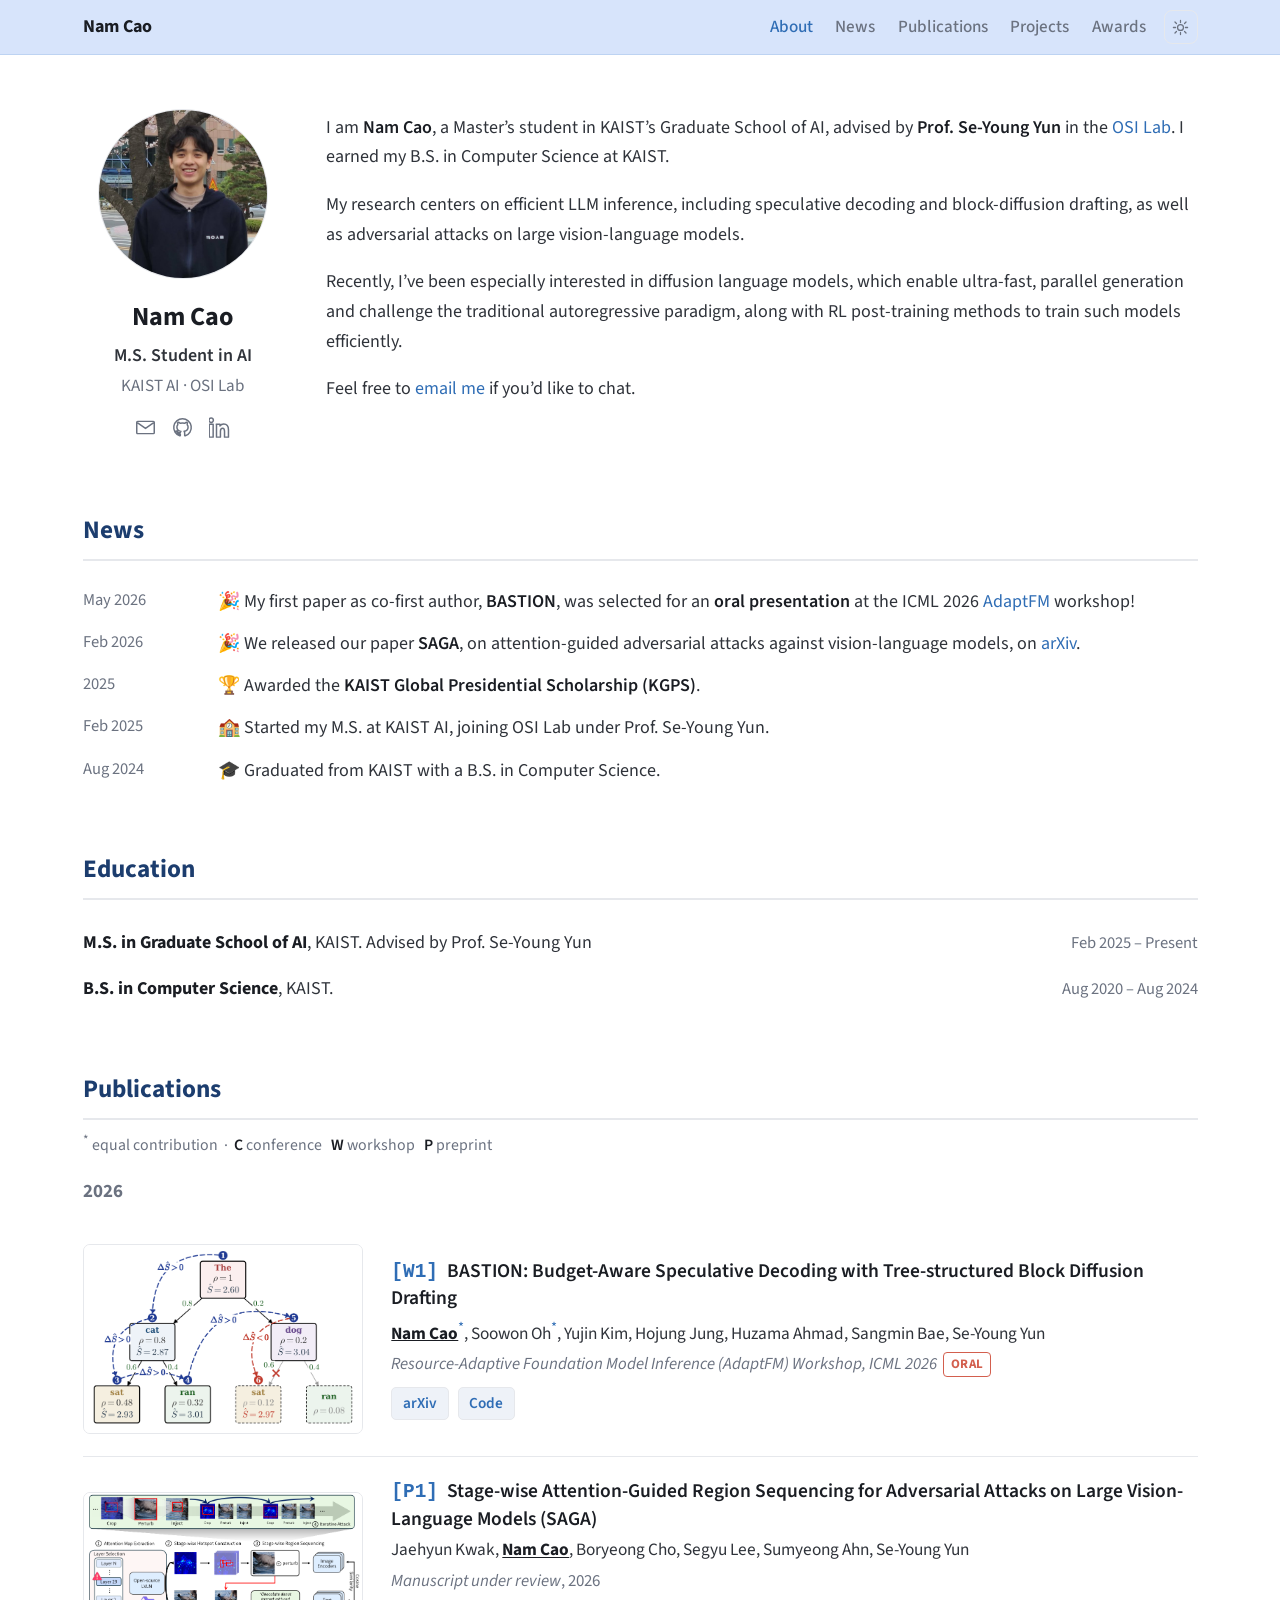
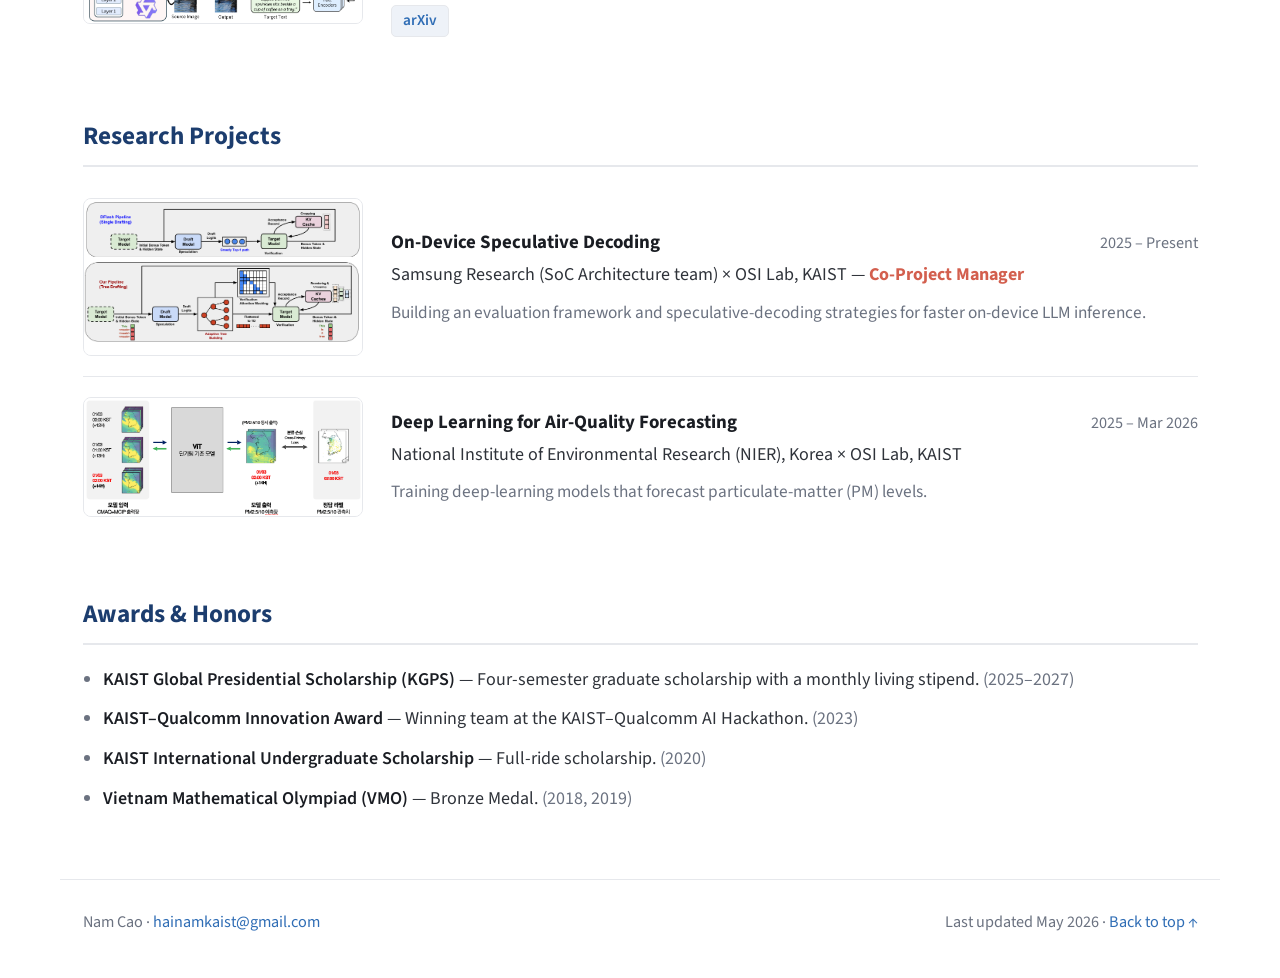
==== index.html @ b9c6dcce "update" ====
<!DOCTYPE html>
<html lang="en" data-theme="light">
<head>
  <meta charset="UTF-8" />
  <meta name="viewport" content="width=device-width, initial-scale=1.0" />
  <title>Nam Cao</title>
  <meta name="description" content="Nam Cao (Simon) is an MS student at KAIST AI (OSI Lab) working on efficient and safe large language models: speculative decoding, diffusion language models, and adversarial robustness." />
  <meta name="author" content="Nam Cao" />

  <meta property="og:type" content="website" />
  <meta property="og:title" content="Nam Cao" />
  <meta property="og:description" content="MS student at KAIST AI (OSI Lab). Efficient & safe large language models." />
  <meta property="og:url" content="https://simoncao1207.github.io/" />

  <link rel="icon" href="data:image/svg+xml,%3Csvg%20xmlns='http://www.w3.org/2000/svg'%20viewBox='0%200%2032%2032'%3E%3Crect%20width='32'%20height='32'%20rx='7'%20fill='%232f6db5'/%3E%3Ctext%20x='16'%20y='23'%20font-family='Arial,sans-serif'%20font-size='19'%20font-weight='700'%20fill='%23ffffff'%20text-anchor='middle'%3EN%3C/text%3E%3C/svg%3E" />

  <!-- Prevent theme flash before CSS loads -->
  <script>
    (function () {
      try {
        var saved = localStorage.getItem("theme");
        var sysDark = window.matchMedia("(prefers-color-scheme: dark)").matches;
        document.documentElement.setAttribute("data-theme", saved || (sysDark ? "dark" : "light"));
      } catch (e) {}
    })();
  </script>

  <link rel="preconnect" href="https://fonts.googleapis.com" />
  <link rel="preconnect" href="https://fonts.gstatic.com" crossorigin />
  <link href="https://fonts.googleapis.com/css2?family=Source+Sans+3:ital,wght@0,400;0,600;0,700;1,400&display=swap" rel="stylesheet" />
  <link rel="stylesheet" href="style.css" />
</head>

<body>
  <a class="skip-link" href="#main">Skip to content</a>

  <!-- ───────────────  NAV  ─────────────── -->
  <header class="nav">
    <div class="nav__inner">
      <a class="nav__brand" href="#top">Nam Cao</a>
      <nav class="nav__links" aria-label="Sections">
        <a href="#about">About</a>
        <a href="#news">News</a>
        <a href="#publications">Publications</a>
        <a href="#projects">Projects</a>
        <a href="#awards">Awards</a>
        <!-- Blog is not public yet; restore this link to launch it.
        <a href="blog/">Blog</a>
        -->
      </nav>
      <button class="theme-toggle" id="themeToggle" aria-label="Toggle dark mode" title="Toggle theme">
        <svg class="ic-sun" viewBox="0 0 24 24" aria-hidden="true"><circle cx="12" cy="12" r="4.2"/><path d="M12 2v3M12 19v3M4.2 4.2l2.1 2.1M17.7 17.7l2.1 2.1M2 12h3M19 12h3M4.2 19.8l2.1-2.1M17.7 6.3l2.1-2.1"/></svg>
        <svg class="ic-moon" viewBox="0 0 24 24" aria-hidden="true"><path d="M21 13.5A8.5 8.5 0 1 1 10.5 3a6.8 6.8 0 0 0 10.5 10.5Z"/></svg>
      </button>
    </div>
  </header>

  <main id="main">
    <span id="top"></span>

    <!-- ───────────────  ABOUT  ─────────────── -->
    <section class="about" id="about">
      <div class="about__card">
        <img class="avatar" src="assets/avatar.jpg" alt="Nam Cao" width="500" height="500" />
        <h1 class="about__name">Nam Cao</h1>
        <p class="about__role">M.S. Student in AI</p>
        <p class="about__org">KAIST AI · OSI Lab</p>
        <div class="about__icons">
          <a href="mailto:hainamkaist@gmail.com" aria-label="Email" title="Email">
            <svg viewBox="0 0 24 24" aria-hidden="true"><path d="M3 5h18a1 1 0 0 1 1 1v12a1 1 0 0 1-1 1H3a1 1 0 0 1-1-1V6a1 1 0 0 1 1-1Zm.4 2L12 13l8.6-6"/></svg>
          </a>
          <a href="https://github.com/SimonCao1207" target="_blank" rel="noopener" aria-label="GitHub" title="GitHub">
            <svg viewBox="0 0 24 24" aria-hidden="true"><path d="M12 2a10 10 0 0 0-3.16 19.49c.5.09.68-.22.68-.48l-.01-1.7c-2.78.6-3.37-1.34-3.37-1.34-.45-1.16-1.11-1.47-1.11-1.47-.9-.62.07-.6.07-.6 1 .07 1.53 1.03 1.53 1.03.9 1.52 2.34 1.08 2.91.83.09-.65.35-1.09.63-1.34-2.22-.25-4.55-1.11-4.55-4.94 0-1.09.39-1.98 1.03-2.68-.1-.25-.45-1.27.1-2.64 0 0 .84-.27 2.75 1.02a9.6 9.6 0 0 1 5 0c1.91-1.29 2.75-1.02 2.75-1.02.55 1.37.2 2.39.1 2.64.64.7 1.03 1.59 1.03 2.68 0 3.84-2.34 4.69-4.57 4.93.36.31.68.92.68 1.85l-.01 2.75c0 .27.18.58.69.48A10 10 0 0 0 12 2Z"/></svg>
          </a>
          <a href="https://www.linkedin.com/in/nam-cao-797789168/" target="_blank" rel="noopener" aria-label="LinkedIn" title="LinkedIn">
            <svg viewBox="0 0 24 24" aria-hidden="true"><path d="M4.98 3.5A2.5 2.5 0 1 1 0 3.5a2.5 2.5 0 0 1 4.98 0ZM.25 8.25h4.5V23h-4.5V8.25ZM8.25 8.25h4.31v2h.06c.6-1.07 2.06-2.2 4.24-2.2 4.54 0 5.38 2.86 5.38 6.58V23h-4.5v-6.53c0-1.56-.03-3.56-2.17-3.56-2.17 0-2.5 1.7-2.5 3.45V23h-4.5V8.25Z"/></svg>
          </a>
        </div>
      </div>

      <div class="about__bio">
        <p>
          I am <strong>Nam Cao</strong>, a Master’s student in KAIST’s Graduate School of AI,
          advised by <strong>Prof. Se-Young Yun</strong> in the <a href="https://osi.kaist.ac.kr/" target="_blank" rel="noopener">OSI Lab</a>.
          I earned my B.S. in Computer Science at KAIST.
        </p>
        <p>
          My research centers on efficient LLM inference, including speculative decoding and
          block-diffusion drafting, as well as adversarial attacks on large vision-language models.
        </p>
        <p>
          Recently, I’ve been especially interested in diffusion language models, which enable
          ultra-fast, parallel generation and challenge the traditional autoregressive paradigm,
          along with RL post-training methods to train such models efficiently.
        </p>
        <p>
          Feel free to <a href="mailto:hainamkaist@gmail.com">email me</a> if you’d like to chat.
        </p>
      </div>
    </section>

    <!-- ───────────────  NEWS  ─────────────── -->
    <section class="section" id="news">
      <h2 class="section__title">News</h2>
      <ul class="news">
        <li>
          <span class="news__date">May 2026</span>
          <span class="news__text">🎉 My first paper as co-first author, <strong>BASTION</strong>, was selected for an <strong>oral presentation</strong> at the ICML 2026 <a href="https://adaptfm.gitlab.io/" target="_blank" rel="noopener">AdaptFM</a> workshop!</span>
        </li>
        <li>
          <span class="news__date">Feb 2026</span>
          <span class="news__text">🎉 We released our paper <strong>SAGA</strong>, on attention-guided adversarial attacks against vision-language models, on <a href="https://arxiv.org/abs/2602.04356" target="_blank" rel="noopener">arXiv</a>.</span>
        </li>
        <li>
          <span class="news__date">2025</span>
          <span class="news__text">🏆 Awarded the <strong>KAIST Global Presidential Scholarship (KGPS)</strong>.</span>
        </li>
        <li>
          <span class="news__date">Feb 2025</span>
          <span class="news__text">🏫 Started my M.S. at KAIST AI, joining OSI Lab under Prof. Se-Young Yun.</span>
        </li>
        <li>
          <span class="news__date">Aug 2024</span>
          <span class="news__text">🎓 Graduated from KAIST with a B.S. in Computer Science.</span>
        </li>
      </ul>
    </section>

    <!-- ───────────────  EDUCATION  ─────────────── -->
    <section class="section" id="education">
      <h2 class="section__title">Education</h2>
      <ul class="edu">
        <li class="edu__item">
          <span class="edu__text"><strong>M.S. in Graduate School of AI</strong>, KAIST. Advised by Prof. Se-Young Yun</span>
          <span class="edu__date">Feb 2025 – Present</span>
        </li>
        <li class="edu__item">
          <span class="edu__text"><strong>B.S. in Computer Science</strong>, KAIST.</span>
          <span class="edu__date">Aug 2020 – Aug 2024</span>
        </li>
      </ul>
    </section>

    <!-- ───────────────  PUBLICATIONS  ─────────────── -->
    <section class="section" id="publications">
      <h2 class="section__title">Publications</h2>
      <p class="section__note"><sup>*</sup> equal contribution &nbsp;·&nbsp; <strong>C</strong> conference &nbsp; <strong>W</strong> workshop &nbsp; <strong>P</strong> preprint</p>
      <h3 class="pub-year">2026</h3>
      <ul class="pubs">
        <li class="pub">
          <div class="pub__thumb">
            <a class="zoom" href="assets/pub-bastion-full.png" aria-label="Enlarge BASTION figure">
              <img src="assets/pub-bastion.png" alt="BASTION main figure" width="756" height="513" loading="lazy" />
            </a>
          </div>
          <div class="pub__body">
            <h4 class="pub__title"><span class="pub__label">[W1]</span>BASTION: Budget-Aware Speculative Decoding with Tree-structured Block Diffusion Drafting</h4>
            <p class="pub__authors"><strong class="me">Nam Cao</strong><sup>*</sup>, Soowon Oh<sup>*</sup>, Yujin Kim, Hojung Jung, Huzama Ahmad, Sangmin Bae, Se-Young Yun</p>
            <p class="pub__venue"><em>Resource-Adaptive Foundation Model Inference (AdaptFM) Workshop, ICML 2026</em> &nbsp;<strong class="pub__badge">Oral</strong></p>
            <p class="pub__links">
              <a href="https://arxiv.org/abs/2605.29727" target="_blank" rel="noopener">arXiv</a>
              <a href="https://github.com/kaist-ai-osi-lab/BASTION/" target="_blank" rel="noopener">Code</a>
            </p>
          </div>
        </li>
        <li class="pub">
          <div class="pub__thumb">
            <a class="zoom" href="assets/pub-saga-full.png" aria-label="Enlarge SAGA figure">
              <img src="assets/pub-saga.png" alt="SAGA main figure" width="793" height="370" loading="lazy" />
            </a>
          </div>
          <div class="pub__body">
            <h4 class="pub__title"><span class="pub__label">[P1]</span>Stage-wise Attention-Guided Region Sequencing for Adversarial Attacks on Large Vision-Language Models (SAGA)</h4>
            <p class="pub__authors">Jaehyun Kwak, <strong class="me">Nam Cao</strong>, Boryeong Cho, Segyu Lee, Sumyeong Ahn, Se-Young Yun</p>
            <p class="pub__venue"><em>Manuscript under review</em>, 2026</p>
            <p class="pub__links">
              <a href="https://arxiv.org/abs/2602.04356" target="_blank" rel="noopener">arXiv</a>
            </p>
          </div>
        </li>
      </ul>
    </section>

    <!-- ───────────────  RESEARCH PROJECTS  ─────────────── -->
    <section class="section" id="projects">
      <h2 class="section__title">Research Projects</h2>
      <ul class="gallery">
        <li class="project">
          <div class="project__info">
            <div class="entry__head">
              <span class="entry__role">On-Device Speculative Decoding</span>
              <span class="entry__date">2025 – Present</span>
            </div>
            <p class="entry__org">Samsung Research (SoC Architecture team) × OSI Lab, KAIST — <span class="role-highlight">Co-Project Manager</span></p>
            <p class="entry__desc">Building an evaluation framework and speculative-decoding strategies for faster on-device LLM inference.</p>
          </div>
          <div class="project__media">
            <a class="zoom" href="assets/proj-samsung-full.png" aria-label="Enlarge on-device speculative decoding figure">
              <img src="assets/proj-samsung.png" alt="On-device speculative decoding" width="720" height="405" loading="lazy" />
            </a>
          </div>
        </li>
        <li class="project">
          <div class="project__info">
            <div class="entry__head">
              <span class="entry__role">Deep Learning for Air-Quality Forecasting</span>
              <span class="entry__date">2025 – Mar 2026</span>
            </div>
            <p class="entry__org">National Institute of Environmental Research (NIER), Korea × OSI Lab, KAIST</p>
            <p class="entry__desc">Training deep-learning models that forecast particulate-matter (PM) levels.</p>
          </div>
          <div class="project__media">
            <a class="zoom" href="assets/proj-nier.png" aria-label="Enlarge air-quality forecasting figure">
              <img src="assets/proj-nier.png" alt="Air-quality forecasting" width="850" height="361" loading="lazy" />
            </a>
          </div>
        </li>
      </ul>
    </section>

    <!-- ───────────────  AWARDS  ─────────────── -->
    <section class="section" id="awards">
      <h2 class="section__title">Awards &amp; Honors</h2>
      <ul class="awards">
        <li><strong>KAIST Global Presidential Scholarship (KGPS)</strong> — Four-semester graduate scholarship with a monthly living stipend. <span class="awards__year">(2025–2027)</span></li>
        <li><strong>KAIST–Qualcomm Innovation Award</strong> — Winning team at the KAIST–Qualcomm AI Hackathon. <span class="awards__year">(2023)</span></li>
        <li><strong>KAIST International Undergraduate Scholarship</strong> — Full-ride scholarship. <span class="awards__year">(2020)</span></li>
        <li><strong>Vietnam Mathematical Olympiad (VMO)</strong> — Bronze Medal. <span class="awards__year">(2018, 2019)</span></li>
      </ul>
    </section>

    <!-- ───────────────  BLOG  ─────────────── -->
    <!-- Not public yet. Un-comment to bring the teaser back; script.js fills it
         in from blog/posts.json and only reveals it when there is something to show. -->
    <!--
    <section class="section" id="blog" hidden>
      <h2 class="section__title">Write Up</h2>
      <ul class="news" id="recentPosts"></ul>
      <p class="blog-teaser__more"><a href="blog/">All posts →</a></p>
    </section>
    -->
  </main>

  <footer class="footer">
    <p>Nam Cao · <a href="mailto:hainamkaist@gmail.com">hainamkaist@gmail.com</a></p>
    <p>Last updated May 2026 · <a href="#top">Back to top ↑</a></p>
  </footer>

  <!-- Figure lightbox -->
  <div class="lightbox" id="lightbox" hidden aria-hidden="true" role="dialog" aria-modal="true" aria-label="Figure viewer">
    <button class="lightbox__close" id="lightboxClose" aria-label="Close figure viewer">&times;</button>
    <img class="lightbox__img" id="lightboxImg" src="" alt="" />
  </div>

  <script src="script.js"></script>
</body>
</html>
---- style.css ----
/* ============================================================
   Nam Cao — academic homepage (simple / clean)
   Single column, Source Sans 3, calm blue links, light + dark.
   ============================================================ */

:root {
  --font: "Source Sans 3", system-ui, -apple-system, "Segoe UI", sans-serif;
  --maxw: 1160px;
}

:root[data-theme="light"] {
  --bg:        #ffffff;   /* white */
  --text:      #2f333a;
  --heading:   #1a1d23;
  --title:     #1c3d6e;   /* dark blue section titles */
  --muted:     #6b7280;
  --link:      #2f6db5;   /* blue */
  --link-hover:#1f4e85;
  --border:    #e6e8ec;
  --chip-bg:   #eef2f8;
  --bar:       #d4e2fb;   /* light-blue user bar (bluer) */
  --bar-border:#bdd3f2;
}

:root[data-theme="dark"] {
  --bg:        #1b1e24;
  --text:      #c8ccd2;
  --heading:   #eef1f4;
  --title:     #9fc1ea;   /* light blue section titles (dark mode) */
  --muted:     #9499a1;
  --link:      #6aa6e6;   /* light blue */
  --link-hover:#9cc4f0;
  --border:    #2e333b;
  --chip-bg:   #242931;
  --bar:       #232a35;   /* subtly distinct bar */
  --bar-border:#313845;
}

* { box-sizing: border-box; }
html { scroll-behavior: smooth; font-size: 18px; }
@media (prefers-reduced-motion: reduce) { html { scroll-behavior: auto; } }

body {
  margin: 0;
  font-family: var(--font);
  font-size: 18px;
  line-height: 1.65;
  color: var(--text);
  background: var(--bg);
  -webkit-font-smoothing: antialiased;
  transition: background-color .25s ease, color .25s ease;
}

img { max-width: 100%; display: block; }
a { color: var(--link); text-decoration: none; }
a:hover { color: var(--link-hover); text-decoration: underline; }
strong { color: var(--heading); font-weight: 600; }
::selection { background: color-mix(in srgb, var(--link) 22%, transparent); }

.skip-link {
  position: absolute; left: -999px; top: 0; z-index: 100;
  background: var(--link); color: #fff; padding: .5em 1em; border-radius: 0 0 6px 0;
}
.skip-link:focus { left: 0; }

/* ---------- Nav ---------- */
.nav {
  position: sticky; top: 0; z-index: 50;
  background: color-mix(in srgb, var(--bar) 92%, transparent);
  backdrop-filter: blur(8px);
  border-bottom: 1px solid var(--bar-border);
}
.nav__inner {
  max-width: var(--maxw); margin: 0 auto;
  display: flex; align-items: center; gap: 1rem;
  padding: 0 1.25rem; height: 54px;
}
.nav__brand { font-weight: 700; color: var(--heading); margin-right: auto; }
.nav__brand:hover { text-decoration: none; color: var(--link); }
.nav__links { display: flex; gap: 1.25rem; }
.nav__links a {
  color: var(--muted); font-size: .95rem; font-weight: 500;
}
.nav__links a:hover, .nav__links a.is-active { color: var(--link); text-decoration: none; }

.theme-toggle {
  display: grid; place-items: center; width: 34px; height: 34px;
  border: 1px solid var(--border); border-radius: 8px;
  background: transparent; color: var(--muted); cursor: pointer;
  transition: color .2s ease, border-color .2s ease;
}
.theme-toggle:hover { color: var(--link); border-color: var(--link); }
.theme-toggle svg { width: 17px; height: 17px; }
.ic-sun  { fill: none; stroke: currentColor; stroke-width: 1.8; stroke-linecap: round; }
.ic-moon { fill: currentColor; }
:root[data-theme="light"] .ic-moon { display: none; }
:root[data-theme="dark"]  .ic-sun  { display: none; }

/* ---------- Layout ---------- */
main { max-width: var(--maxw); margin: 0 auto; padding: 0 1.25rem; }

/* ---------- About ---------- */
.about {
  display: grid;
  grid-template-columns: 200px 1fr;
  gap: 2.4rem;
  align-items: start;
  padding: 3rem 0 2.4rem;
}
.about__card { text-align: center; }
.avatar {
  width: 170px; height: 170px; border-radius: 50%;
  object-fit: cover; margin: 0 auto .9rem;
  border: 1px solid var(--border);
}
.about__name { font-size: 1.45rem; font-weight: 700; color: var(--heading); margin: 0 0 .15rem; }
.about__role { margin: 0; color: var(--text); font-weight: 600; }
.about__org  { margin: .1rem 0 .9rem; color: var(--muted); font-size: .95rem; }
.about__icons { display: flex; justify-content: center; gap: .9rem; }
.about__icons a { color: var(--muted); display: grid; place-items: center; }
.about__icons a:hover { color: var(--link); }
.about__icons svg {
  width: 21px; height: 21px;
  fill: none; stroke: currentColor; stroke-width: 1.7; stroke-linecap: round; stroke-linejoin: round;
}
.about__bio { padding-top: .2rem; }
.about__bio p { margin: 0 0 1rem; }
.about__bio p:last-child { margin-bottom: 0; }

/* ---------- Sections ---------- */
.section { padding: 1.6rem 0; }
.section__title {
  font-size: 1.4rem; font-weight: 700; color: var(--title);
  margin: 0 0 1.1rem; padding-bottom: .4rem;
  border-bottom: 2px solid var(--border);
}
.section__note { margin: -.6rem 0 1rem; color: var(--muted); font-size: .88rem; }

/* ---------- News ---------- */
.news { list-style: none; margin: 0; padding: 0; }
.news li {
  display: grid; grid-template-columns: 6.5rem 1fr; gap: 1rem;
  padding: .35rem 0;
}
.news__date { color: var(--muted); font-size: .92rem; font-variant-numeric: tabular-nums; }
.news__text { color: var(--text); }

/* ---------- Publications ---------- */
.pub-year { font-size: 1.05rem; font-weight: 700; color: var(--muted); margin: 0 0 1rem; }
.pubs { list-style: none; margin: 0; padding: 0; }
.pub {
  display: grid;
  grid-template-columns: 280px 1fr;
  gap: 1.6rem;
  align-items: center;
  padding: 1rem 0 1.2rem;
}
.pub + .pub { border-top: 1px solid var(--border); padding-top: 1.2rem; }
.pub__thumb { margin: 0; }
.pub__thumb img {
  width: 100%; height: auto;   /* whole figure, natural ratio */
  border-radius: 7px; border: 1px solid var(--border); background: #fff;
}
.zoom { display: block; cursor: zoom-in; }
.zoom img { transition: opacity .2s ease; }
.zoom:hover img { opacity: .92; }
.pub__title { font-size: 1.08rem; font-weight: 600; color: var(--heading); margin: 0 0 .25rem; line-height: 1.35; }
.pub__label {
  font-family: ui-monospace, "SFMono-Regular", Menlo, monospace;
  font-weight: 700; color: var(--link); margin-right: .45em; white-space: nowrap;
}
.pub__authors { margin: 0 0 .15rem; color: var(--text); font-size: .96rem; }
.pub__authors .me { color: var(--heading); font-weight: 700; text-decoration: underline; text-underline-offset: 2px; }
.pub__authors sup { color: var(--link); }
.pub__venue { margin: 0 0 .5rem; color: var(--muted); font-size: .94rem; }
.pub__badge {
  display: inline-block; font-size: .72rem; font-weight: 700; letter-spacing: .04em;
  text-transform: uppercase; color: #d35f4e; vertical-align: middle;
  padding: .1em .5em; border: 1px solid currentColor; border-radius: 4px;
}
:root[data-theme="dark"] .pub__badge { color: #ef8a7c; }
.pub__links { margin: 0; display: flex; gap: .5rem; flex-wrap: wrap; }
.pub__links a {
  font-size: .85rem; font-weight: 600;
  padding: .18em .7em; border: 1px solid var(--border); border-radius: 5px;
  background: var(--chip-bg); color: var(--link);
}
.pub__links a:hover { border-color: var(--link); text-decoration: none; }

/* ---------- Experience / Education ---------- */
.entries { list-style: none; margin: 0; padding: 0; }
.entry { padding: .5rem 0 1rem; }
.entry + .entry { border-top: 1px solid var(--border); padding-top: 1rem; }
.entry__head {
  display: flex; justify-content: space-between; align-items: baseline;
  gap: 1rem; flex-wrap: wrap;
}
.entry__role { font-weight: 700; color: var(--heading); font-size: 1.05rem; }
.entry__date { color: var(--muted); font-size: .9rem; white-space: nowrap; font-variant-numeric: tabular-nums; }
.entry__org  { margin: .1rem 0 .5rem; color: var(--text); }
.entry__note { margin: 0; color: var(--muted); }
.entry__desc { margin: .35rem 0 0; color: var(--muted); font-size: .96rem; }
.role-highlight { color: #d35f4e; font-weight: 700; }   /* soft red */
:root[data-theme="dark"] .role-highlight { color: #ef8a7c; }
.entry__points { margin: .4rem 0 0; padding-left: 1.15rem; }
.entry__points li { margin: 0 0 .4rem; }
.entry__points li::marker { color: var(--muted); }

/* ---------- Research projects (gallery) ---------- */
.gallery { list-style: none; margin: 0; padding: 0; }
.project {
  display: grid;
  grid-template-columns: 280px 1fr;
  gap: 1.6rem;
  align-items: center;
  padding: .6rem 0 1.1rem;
}
.project + .project { border-top: 1px solid var(--border); padding-top: 1.1rem; }
.project__info .entry__points { margin-top: .4rem; }
.project__info .entry__points li { margin-bottom: 0; }
.project__media { margin: 0; order: -1; }   /* image panel on the left */
.project__media img {
  width: 100%;
  height: auto;
  border-radius: 8px;
  border: 1px solid var(--border);
  background: #fff;
}

/* ---------- Education (compact, one line per degree) ---------- */
.edu { list-style: none; margin: 0; padding: 0; }
.edu__item {
  display: flex; justify-content: space-between; align-items: baseline;
  gap: 1.4rem; padding: .45rem 0;
}
.edu__text { color: var(--text); }
.edu__text strong { color: var(--heading); font-weight: 700; }
.edu__date {
  color: var(--muted); white-space: nowrap;
  font-size: .92rem; font-variant-numeric: tabular-nums;
}

/* ---------- Awards ---------- */
.awards { margin: 0; padding-left: 1.15rem; }
.awards li { margin: 0 0 .55rem; }
.awards li::marker { color: var(--muted); }
.awards__year { color: var(--muted); white-space: nowrap; }

/* ---------- Blog teaser (homepage) ---------- */
.section[hidden] { display: none; }
.blog-teaser__sum { color: var(--muted); }
.blog-teaser__more { margin: .9rem 0 0; font-size: .92rem; }

/* ---------- Footer ---------- */
.footer {
  max-width: var(--maxw); margin: 1.5rem auto 0; padding: 1.6rem 1.25rem 2.4rem;
  border-top: 1px solid var(--border);
  color: var(--muted); font-size: .9rem;
  display: flex; justify-content: space-between; flex-wrap: wrap; gap: .4rem;
}
.footer p { margin: 0; }

/* ---------- Lightbox ---------- */
.lightbox {
  position: fixed; inset: 0; z-index: 200;
  display: flex; align-items: center; justify-content: center;
  padding: 4vmin;
  background: rgba(15, 18, 24, .84);
  -webkit-backdrop-filter: blur(4px); backdrop-filter: blur(4px);
}
.lightbox[hidden] { display: none; }
.lightbox__img {
  max-width: 94vw; max-height: 90vh;
  border-radius: 8px; background: #fff;
  box-shadow: 0 24px 70px rgba(0, 0, 0, .55);
}
.lightbox__close {
  position: absolute; top: 3vmin; right: 4vmin;
  width: 42px; height: 42px; border-radius: 50%;
  border: none; cursor: pointer; line-height: 1; font-size: 1.5rem;
  background: rgba(255, 255, 255, .15); color: #fff;
  transition: background-color .2s ease;
}
.lightbox__close:hover { background: rgba(255, 255, 255, .28); }

/* ---------- Responsive ---------- */
@media (max-width: 640px) {
  .nav__links { display: none; }
  .about {
    grid-template-columns: 1fr; gap: 1.4rem; text-align: center;
    padding-top: 2.2rem;
  }
  .about__bio { text-align: left; }
  .news li { grid-template-columns: 1fr; gap: .1rem; padding: .5rem 0; }
  .news__date { font-size: .85rem; }
  .entry__head { gap: .2rem; }
  .edu__item { flex-direction: column; gap: .1rem; }
  .project { grid-template-columns: 1fr; gap: 1rem; }
  .project__media { max-width: 320px; }
  .pub { grid-template-columns: 1fr; gap: .9rem; }
  .pub__thumb { max-width: 320px; }
}
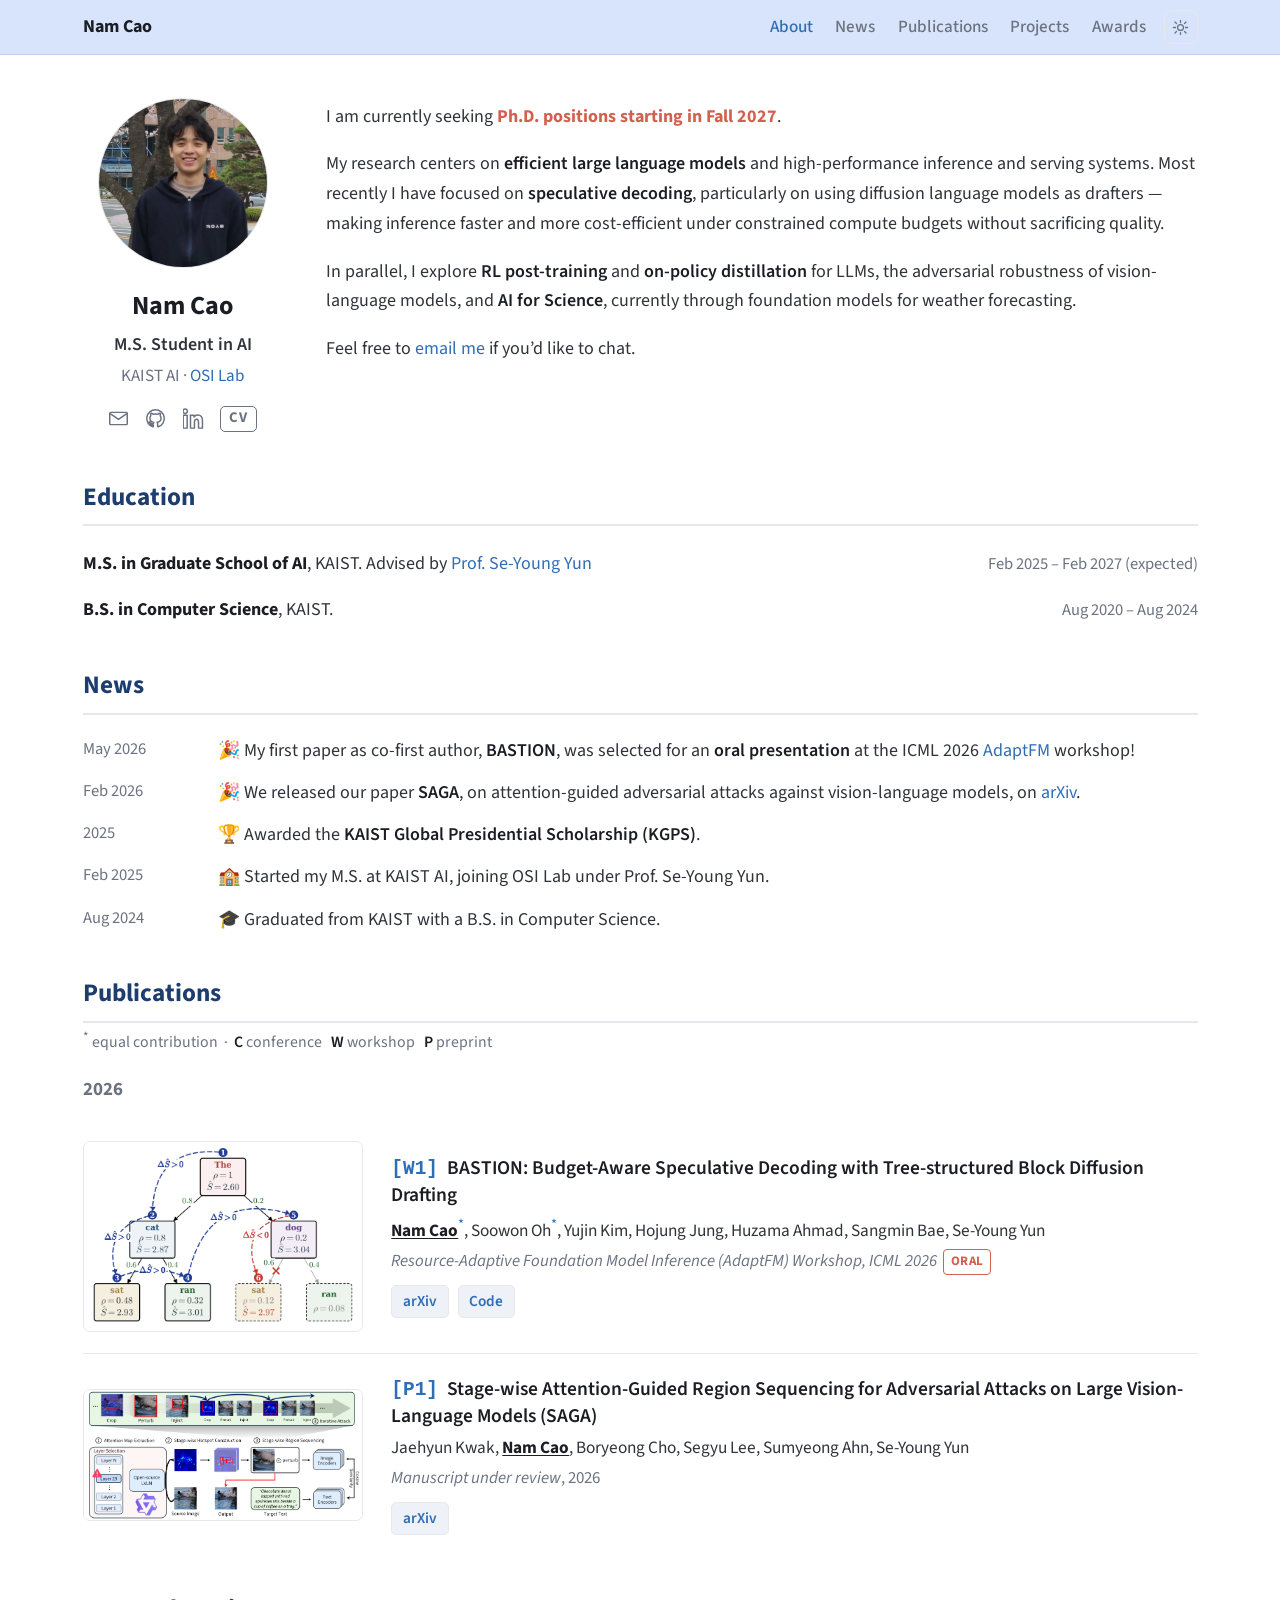
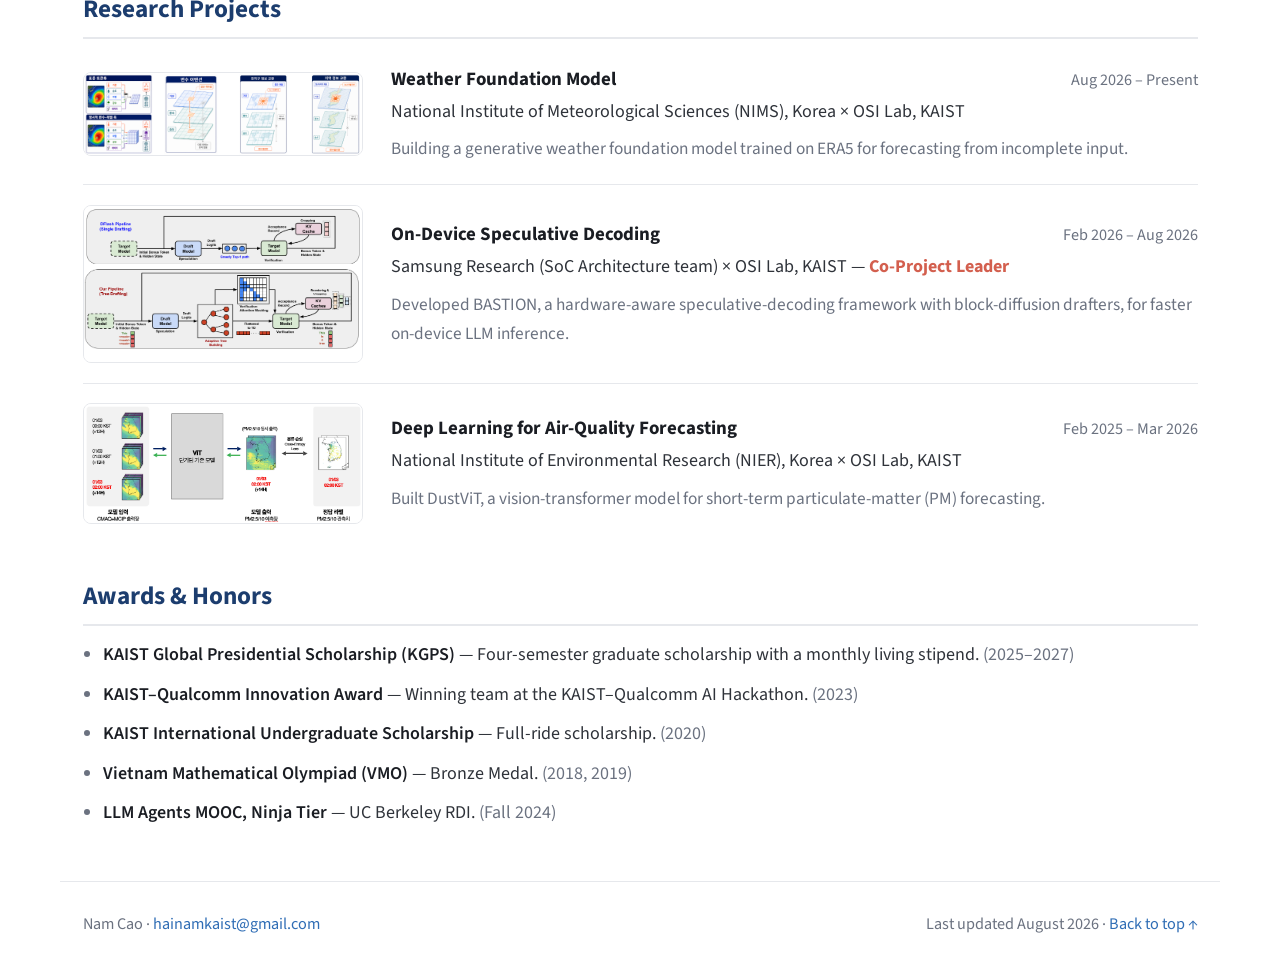
==== commit 638374f8: "update" ====
--- a/index.html
+++ b/index.html
@@ -4,12 +4,12 @@
   <meta charset="UTF-8" />
   <meta name="viewport" content="width=device-width, initial-scale=1.0" />
   <title>Nam Cao</title>
-  <meta name="description" content="Nam Cao (Simon) is an MS student at KAIST AI (OSI Lab) working on efficient and safe large language models: speculative decoding, diffusion language models, and adversarial robustness." />
+  <meta name="description" content="Nam Cao (Simon) is an M.S. student at KAIST AI (OSI Lab) working on efficient large language models: speculative decoding, diffusion language models, RL post-training, and AI for science." />
   <meta name="author" content="Nam Cao" />
 
   <meta property="og:type" content="website" />
   <meta property="og:title" content="Nam Cao" />
-  <meta property="og:description" content="MS student at KAIST AI (OSI Lab). Efficient & safe large language models." />
+  <meta property="og:description" content="M.S. student at KAIST AI (OSI Lab). Efficient LLM inference and serving systems." />
   <meta property="og:url" content="https://simoncao1207.github.io/" />
 
   <link rel="icon" href="data:image/svg+xml,%3Csvg%20xmlns='http://www.w3.org/2000/svg'%20viewBox='0%200%2032%2032'%3E%3Crect%20width='32'%20height='32'%20rx='7'%20fill='%232f6db5'/%3E%3Ctext%20x='16'%20y='23'%20font-family='Arial,sans-serif'%20font-size='19'%20font-weight='700'%20fill='%23ffffff'%20text-anchor='middle'%3EN%3C/text%3E%3C/svg%3E" />
@@ -64,7 +64,7 @@
         <img class="avatar" src="assets/avatar.jpg" alt="Nam Cao" width="500" height="500" />
         <h1 class="about__name">Nam Cao</h1>
         <p class="about__role">M.S. Student in AI</p>
-        <p class="about__org">KAIST AI · OSI Lab</p>
+        <p class="about__org">KAIST AI · <a href="https://osi.kaist.ac.kr/" target="_blank" rel="noopener">OSI Lab</a></p>
         <div class="about__icons">
           <a href="mailto:hainamkaist@gmail.com" aria-label="Email" title="Email">
             <svg viewBox="0 0 24 24" aria-hidden="true"><path d="M3 5h18a1 1 0 0 1 1 1v12a1 1 0 0 1-1 1H3a1 1 0 0 1-1-1V6a1 1 0 0 1 1-1Zm.4 2L12 13l8.6-6"/></svg>
@@ -75,55 +75,30 @@
           <a href="https://www.linkedin.com/in/nam-cao-797789168/" target="_blank" rel="noopener" aria-label="LinkedIn" title="LinkedIn">
             <svg viewBox="0 0 24 24" aria-hidden="true"><path d="M4.98 3.5A2.5 2.5 0 1 1 0 3.5a2.5 2.5 0 0 1 4.98 0ZM.25 8.25h4.5V23h-4.5V8.25ZM8.25 8.25h4.31v2h.06c.6-1.07 2.06-2.2 4.24-2.2 4.54 0 5.38 2.86 5.38 6.58V23h-4.5v-6.53c0-1.56-.03-3.56-2.17-3.56-2.17 0-2.5 1.7-2.5 3.45V23h-4.5V8.25Z"/></svg>
           </a>
+          <a class="about__cv" href="https://drive.google.com/file/d/1yKti8k9r2bYlUiCaBsniFdp1S6xQzJmW/view?usp=sharing" target="_blank" rel="noopener" title="Curriculum Vitae">CV</a>
         </div>
       </div>
 
       <div class="about__bio">
         <p>
-          I am <strong>Nam Cao</strong>, a Master’s student in KAIST’s Graduate School of AI,
-          advised by <strong>Prof. Se-Young Yun</strong> in the <a href="https://osi.kaist.ac.kr/" target="_blank" rel="noopener">OSI Lab</a>.
-          I earned my B.S. in Computer Science at KAIST.
-        </p>
-        <p>
-          My research centers on efficient LLM inference, including speculative decoding and
-          block-diffusion drafting, as well as adversarial attacks on large vision-language models.
-        </p>
-        <p>
-          Recently, I’ve been especially interested in diffusion language models, which enable
-          ultra-fast, parallel generation and challenge the traditional autoregressive paradigm,
-          along with RL post-training methods to train such models efficiently.
+          I am currently seeking
+          <strong class="role-highlight">Ph.D. positions starting in Fall 2027</strong>.
+        </p>
+        <p>
+          My research centers on <strong>efficient large language models</strong> and high-performance
+          inference and serving systems. Most recently I have focused on <strong>speculative decoding</strong>,
+          particularly on using diffusion language models as drafters — making inference faster and more
+          cost-efficient under constrained compute budgets without sacrificing quality.
+        </p>
+        <p>
+          In parallel, I explore <strong>RL post-training</strong> and <strong>on-policy distillation</strong>
+          for LLMs, the adversarial robustness of vision-language models, and <strong>AI for Science</strong>,
+          currently through foundation models for weather forecasting.
         </p>
         <p>
           Feel free to <a href="mailto:hainamkaist@gmail.com">email me</a> if you’d like to chat.
         </p>
       </div>
-    </section>
-
-    <!-- ───────────────  NEWS  ─────────────── -->
-    <section class="section" id="news">
-      <h2 class="section__title">News</h2>
-      <ul class="news">
-        <li>
-          <span class="news__date">May 2026</span>
-          <span class="news__text">🎉 My first paper as co-first author, <strong>BASTION</strong>, was selected for an <strong>oral presentation</strong> at the ICML 2026 <a href="https://adaptfm.gitlab.io/" target="_blank" rel="noopener">AdaptFM</a> workshop!</span>
-        </li>
-        <li>
-          <span class="news__date">Feb 2026</span>
-          <span class="news__text">🎉 We released our paper <strong>SAGA</strong>, on attention-guided adversarial attacks against vision-language models, on <a href="https://arxiv.org/abs/2602.04356" target="_blank" rel="noopener">arXiv</a>.</span>
-        </li>
-        <li>
-          <span class="news__date">2025</span>
-          <span class="news__text">🏆 Awarded the <strong>KAIST Global Presidential Scholarship (KGPS)</strong>.</span>
-        </li>
-        <li>
-          <span class="news__date">Feb 2025</span>
-          <span class="news__text">🏫 Started my M.S. at KAIST AI, joining OSI Lab under Prof. Se-Young Yun.</span>
-        </li>
-        <li>
-          <span class="news__date">Aug 2024</span>
-          <span class="news__text">🎓 Graduated from KAIST with a B.S. in Computer Science.</span>
-        </li>
-      </ul>
     </section>
 
     <!-- ───────────────  EDUCATION  ─────────────── -->
@@ -131,12 +106,39 @@
       <h2 class="section__title">Education</h2>
       <ul class="edu">
         <li class="edu__item">
-          <span class="edu__text"><strong>M.S. in Graduate School of AI</strong>, KAIST. Advised by Prof. Se-Young Yun</span>
-          <span class="edu__date">Feb 2025 – Present</span>
+          <span class="edu__text"><strong>M.S. in Graduate School of AI</strong>, KAIST. Advised by <a href="https://scholar.google.co.kr/citations?user=X_IAjb8AAAAJ&amp;hl=en" target="_blank" rel="noopener">Prof. Se-Young Yun</a></span>
+          <span class="edu__date">Feb 2025 – Feb 2027 (expected)</span>
         </li>
         <li class="edu__item">
           <span class="edu__text"><strong>B.S. in Computer Science</strong>, KAIST.</span>
           <span class="edu__date">Aug 2020 – Aug 2024</span>
+        </li>
+      </ul>
+    </section>
+
+    <!-- ───────────────  NEWS  ─────────────── -->
+    <section class="section" id="news">
+      <h2 class="section__title">News</h2>
+      <ul class="news">
+        <li>
+          <span class="news__date">May 2026</span>
+          <span class="news__text">🎉 My first paper as co-first author, <strong>BASTION</strong>, was selected for an <strong>oral presentation</strong> at the ICML 2026 <a href="https://adaptfm.gitlab.io/" target="_blank" rel="noopener">AdaptFM</a> workshop!</span>
+        </li>
+        <li>
+          <span class="news__date">Feb 2026</span>
+          <span class="news__text">🎉 We released our paper <strong>SAGA</strong>, on attention-guided adversarial attacks against vision-language models, on <a href="https://arxiv.org/abs/2602.04356" target="_blank" rel="noopener">arXiv</a>.</span>
+        </li>
+        <li>
+          <span class="news__date">2025</span>
+          <span class="news__text">🏆 Awarded the <strong>KAIST Global Presidential Scholarship (KGPS)</strong>.</span>
+        </li>
+        <li>
+          <span class="news__date">Feb 2025</span>
+          <span class="news__text">🏫 Started my M.S. at KAIST AI, joining OSI Lab under Prof. Se-Young Yun.</span>
+        </li>
+        <li>
+          <span class="news__date">Aug 2024</span>
+          <span class="news__text">🎓 Graduated from KAIST with a B.S. in Computer Science.</span>
         </li>
       </ul>
     </section>
@@ -188,11 +190,26 @@
         <li class="project">
           <div class="project__info">
             <div class="entry__head">
+              <span class="entry__role">Weather Foundation Model</span>
+              <span class="entry__date">Aug 2026 – Present</span>
+            </div>
+            <p class="entry__org">National Institute of Meteorological Sciences (NIMS), Korea × OSI Lab, KAIST</p>
+            <p class="entry__desc">Building a generative weather foundation model trained on ERA5 for forecasting from incomplete input.</p>
+          </div>
+          <div class="project__media">
+            <a class="zoom" href="assets/proj-nim.png" aria-label="Enlarge weather foundation model figure">
+              <img src="assets/proj-nim.png" alt="Weather foundation model" width="1404" height="416" loading="lazy" />
+            </a>
+          </div>
+        </li>
+        <li class="project">
+          <div class="project__info">
+            <div class="entry__head">
               <span class="entry__role">On-Device Speculative Decoding</span>
-              <span class="entry__date">2025 – Present</span>
+              <span class="entry__date">Feb 2026 – Aug 2026</span>
             </div>
-            <p class="entry__org">Samsung Research (SoC Architecture team) × OSI Lab, KAIST — <span class="role-highlight">Co-Project Manager</span></p>
-            <p class="entry__desc">Building an evaluation framework and speculative-decoding strategies for faster on-device LLM inference.</p>
+            <p class="entry__org">Samsung Research (SoC Architecture team) × OSI Lab, KAIST — <span class="role-highlight">Co-Project Leader</span></p>
+            <p class="entry__desc">Developed BASTION, a hardware-aware speculative-decoding framework with block-diffusion drafters, for faster on-device LLM inference.</p>
           </div>
           <div class="project__media">
             <a class="zoom" href="assets/proj-samsung-full.png" aria-label="Enlarge on-device speculative decoding figure">
@@ -204,10 +221,10 @@
           <div class="project__info">
             <div class="entry__head">
               <span class="entry__role">Deep Learning for Air-Quality Forecasting</span>
-              <span class="entry__date">2025 – Mar 2026</span>
+              <span class="entry__date">Feb 2025 – Mar 2026</span>
             </div>
             <p class="entry__org">National Institute of Environmental Research (NIER), Korea × OSI Lab, KAIST</p>
-            <p class="entry__desc">Training deep-learning models that forecast particulate-matter (PM) levels.</p>
+            <p class="entry__desc">Built DustViT, a vision-transformer model for short-term particulate-matter (PM) forecasting.</p>
           </div>
           <div class="project__media">
             <a class="zoom" href="assets/proj-nier.png" aria-label="Enlarge air-quality forecasting figure">
@@ -226,6 +243,7 @@
         <li><strong>KAIST–Qualcomm Innovation Award</strong> — Winning team at the KAIST–Qualcomm AI Hackathon. <span class="awards__year">(2023)</span></li>
         <li><strong>KAIST International Undergraduate Scholarship</strong> — Full-ride scholarship. <span class="awards__year">(2020)</span></li>
         <li><strong>Vietnam Mathematical Olympiad (VMO)</strong> — Bronze Medal. <span class="awards__year">(2018, 2019)</span></li>
+        <li><strong>LLM Agents MOOC, Ninja Tier</strong> — UC Berkeley RDI. <span class="awards__year">(Fall 2024)</span></li>
       </ul>
     </section>
 
@@ -243,7 +261,7 @@
 
   <footer class="footer">
     <p>Nam Cao · <a href="mailto:hainamkaist@gmail.com">hainamkaist@gmail.com</a></p>
-    <p>Last updated May 2026 · <a href="#top">Back to top ↑</a></p>
+    <p>Last updated August 2026 · <a href="#top">Back to top ↑</a></p>
   </footer>
 
   <!-- Figure lightbox -->
--- a/style.css
+++ b/style.css
@@ -105,7 +105,7 @@
   grid-template-columns: 200px 1fr;
   gap: 2.4rem;
   align-items: start;
-  padding: 3rem 0 2.4rem;
+  padding: 2.4rem 0 1.6rem;
 }
 .about__card { text-align: center; }
 .avatar {
@@ -119,6 +119,11 @@
 .about__icons { display: flex; justify-content: center; gap: .9rem; }
 .about__icons a { color: var(--muted); display: grid; place-items: center; }
 .about__icons a:hover { color: var(--link); }
+.about__cv {
+  font-size: .82rem; font-weight: 700; letter-spacing: .06em; line-height: 1;
+  padding: .3em .55em; border: 1px solid currentColor; border-radius: 5px;
+}
+.about__cv:hover { text-decoration: none; }
 .about__icons svg {
   width: 21px; height: 21px;
   fill: none; stroke: currentColor; stroke-width: 1.7; stroke-linecap: round; stroke-linejoin: round;
@@ -128,10 +133,10 @@
 .about__bio p:last-child { margin-bottom: 0; }
 
 /* ---------- Sections ---------- */
-.section { padding: 1.6rem 0; }
+.section { padding: .9rem 0; }
 .section__title {
   font-size: 1.4rem; font-weight: 700; color: var(--title);
-  margin: 0 0 1.1rem; padding-bottom: .4rem;
+  margin: 0 0 .8rem; padding-bottom: .35rem;
   border-bottom: 2px solid var(--border);
 }
 .section__note { margin: -.6rem 0 1rem; color: var(--muted); font-size: .88rem; }
@@ -288,7 +293,7 @@
   .nav__links { display: none; }
   .about {
     grid-template-columns: 1fr; gap: 1.4rem; text-align: center;
-    padding-top: 2.2rem;
+    padding-top: 1.8rem;
   }
   .about__bio { text-align: left; }
   .news li { grid-template-columns: 1fr; gap: .1rem; padding: .5rem 0; }
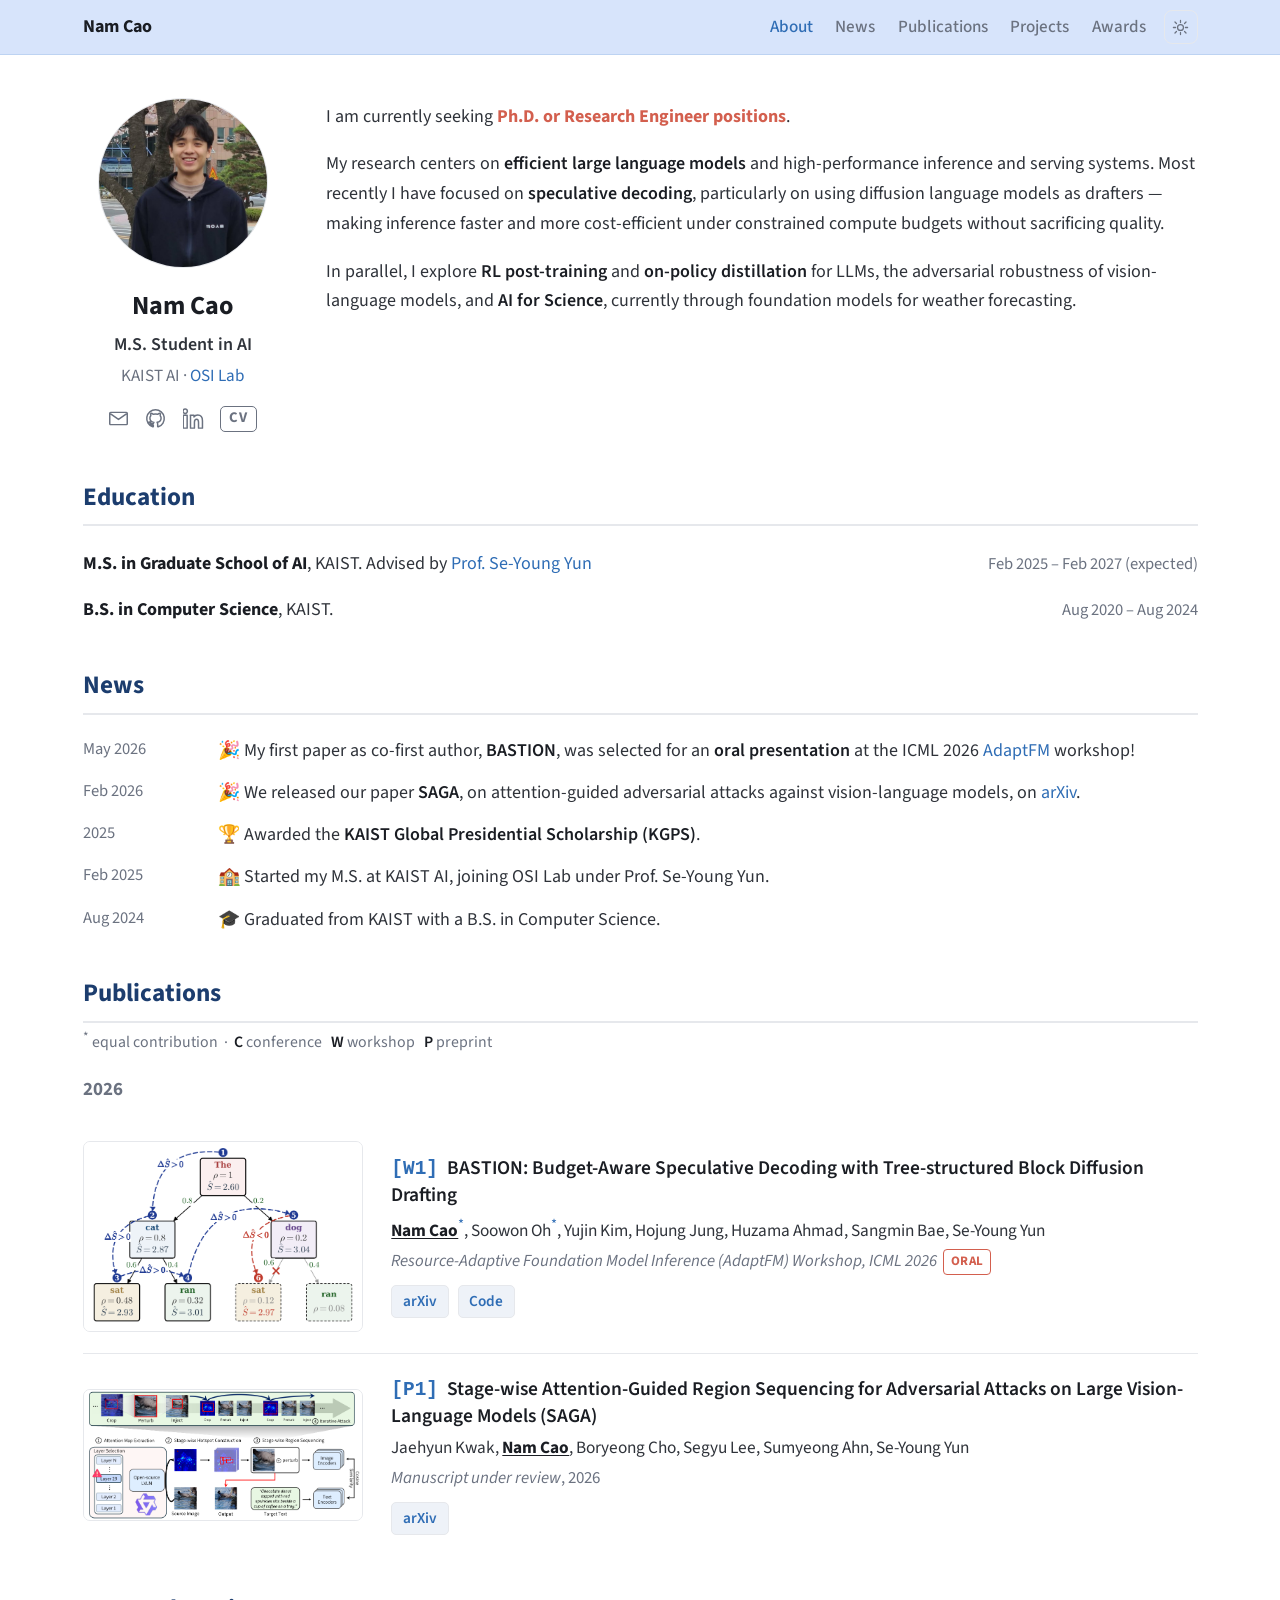
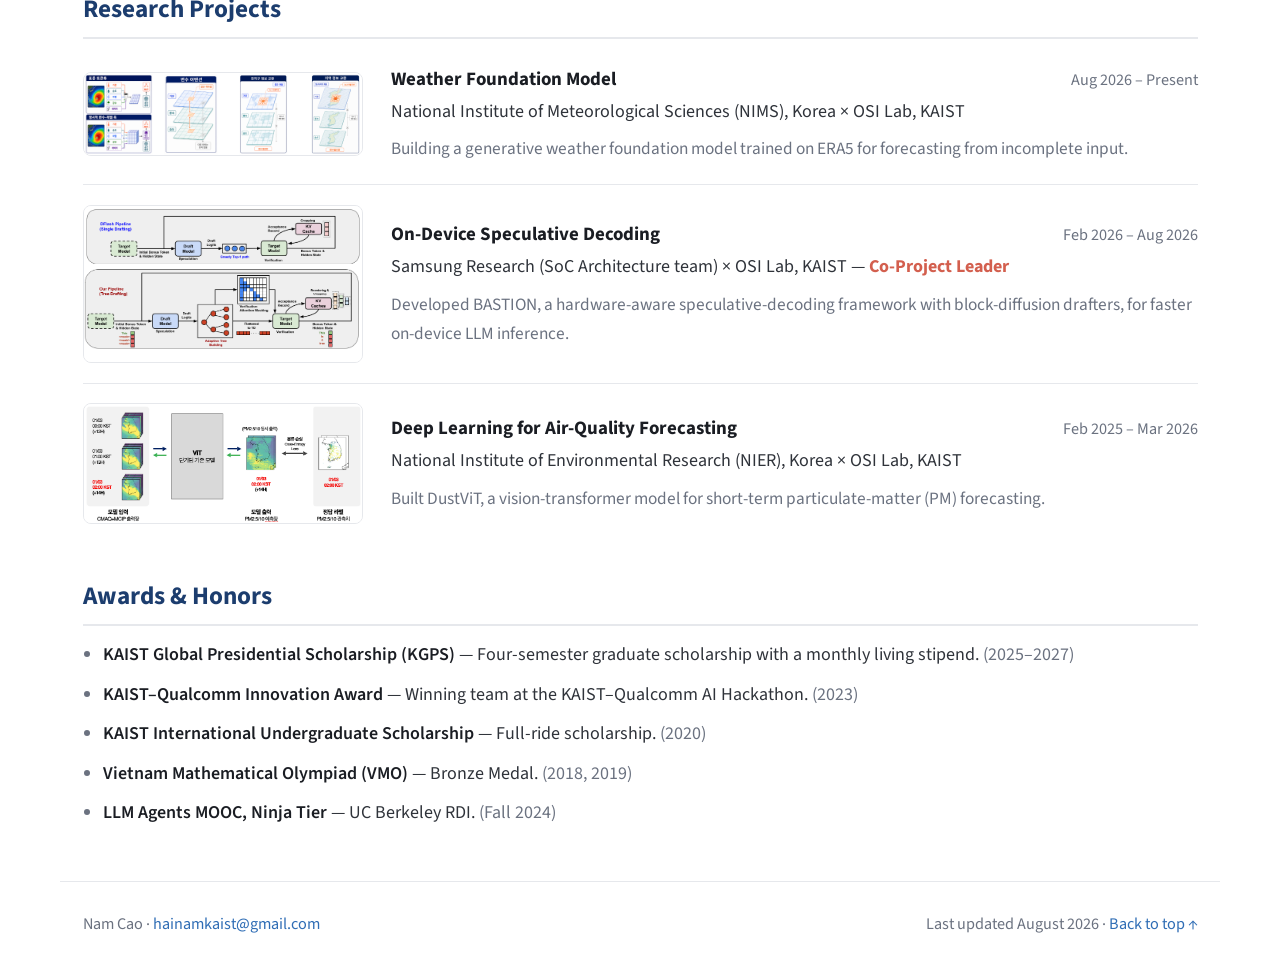
==== commit db45628d: "Update about section: seeking Ph.D. or Research Engineer positions Co-Authored-By: Claude Opus 5 (1M" ====
--- a/index.html
+++ b/index.html
@@ -82,7 +82,7 @@
       <div class="about__bio">
         <p>
           I am currently seeking
-          <strong class="role-highlight">Ph.D. positions starting in Fall 2027</strong>.
+          <strong class="role-highlight">Ph.D. or Research Engineer positions</strong>.
         </p>
         <p>
           My research centers on <strong>efficient large language models</strong> and high-performance
@@ -95,9 +95,6 @@
           for LLMs, the adversarial robustness of vision-language models, and <strong>AI for Science</strong>,
           currently through foundation models for weather forecasting.
         </p>
-        <p>
-          Feel free to <a href="mailto:hainamkaist@gmail.com">email me</a> if you’d like to chat.
-        </p>
       </div>
     </section>
 
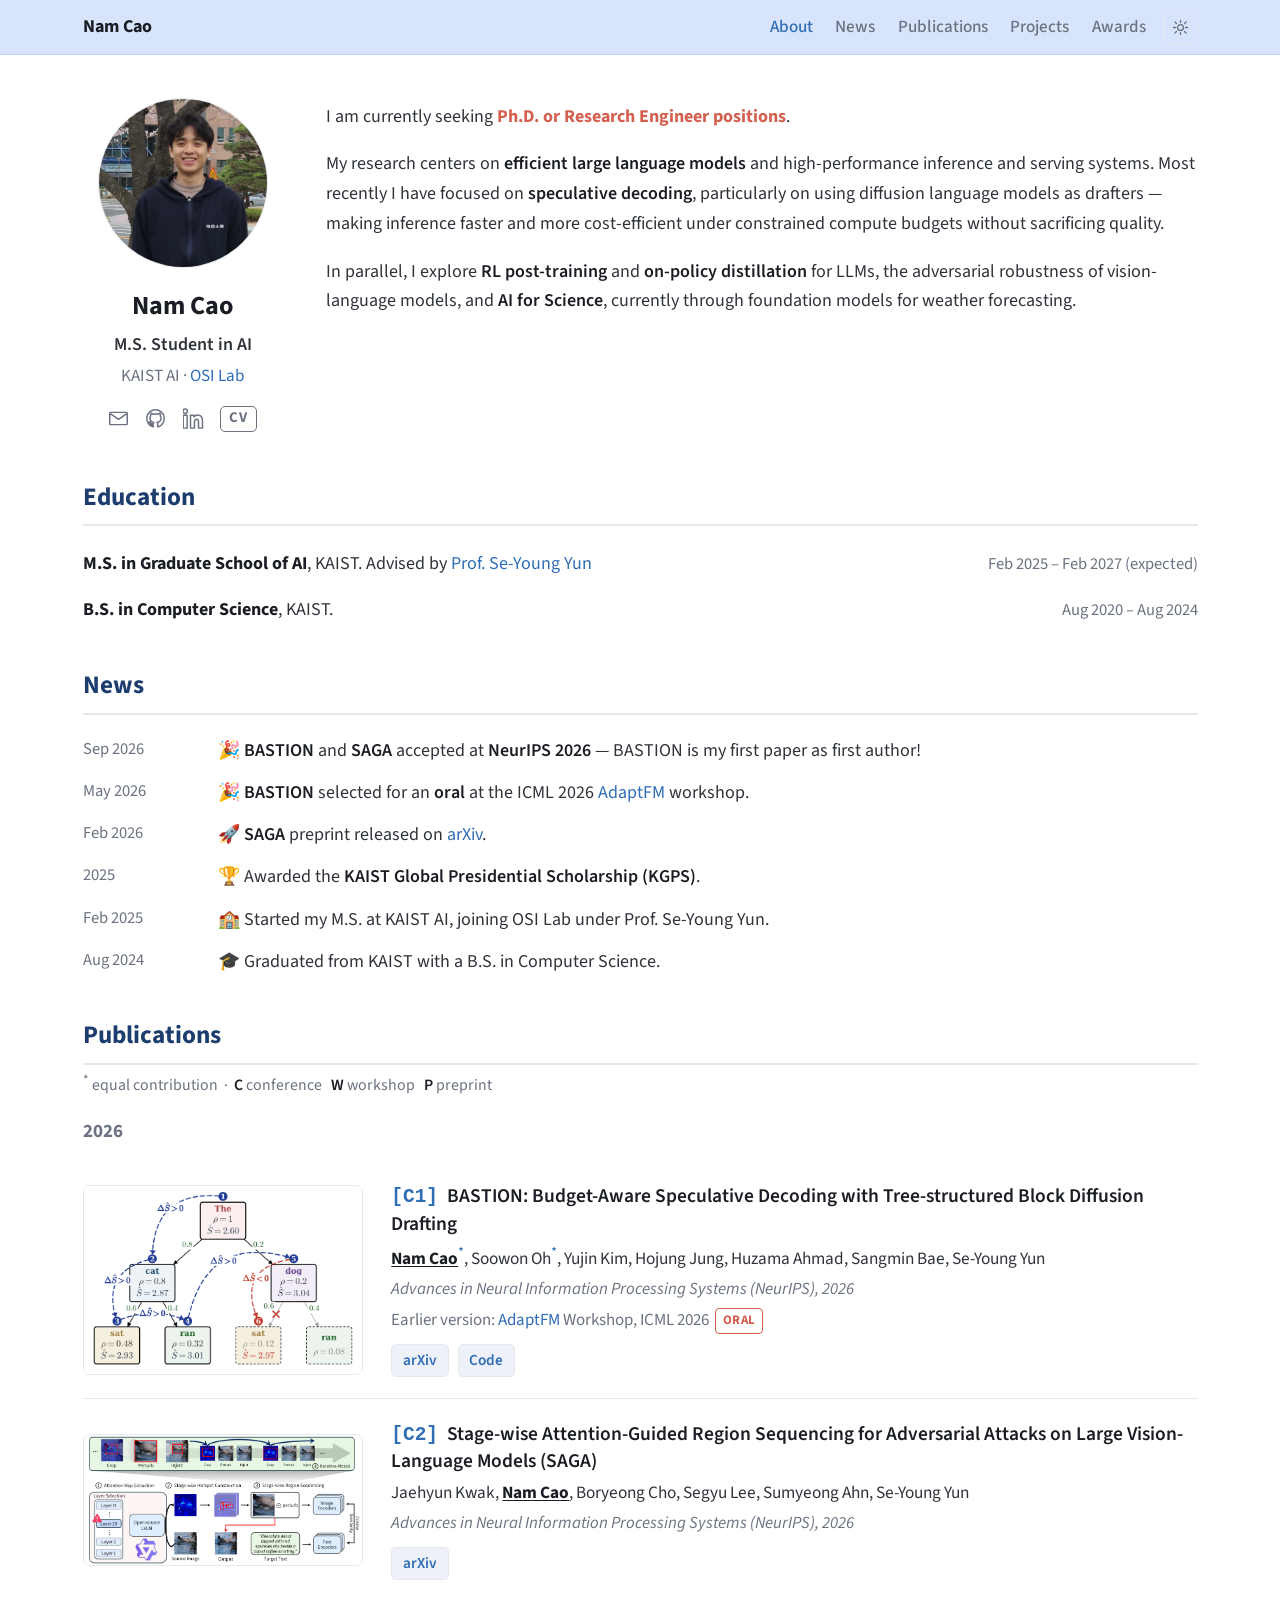
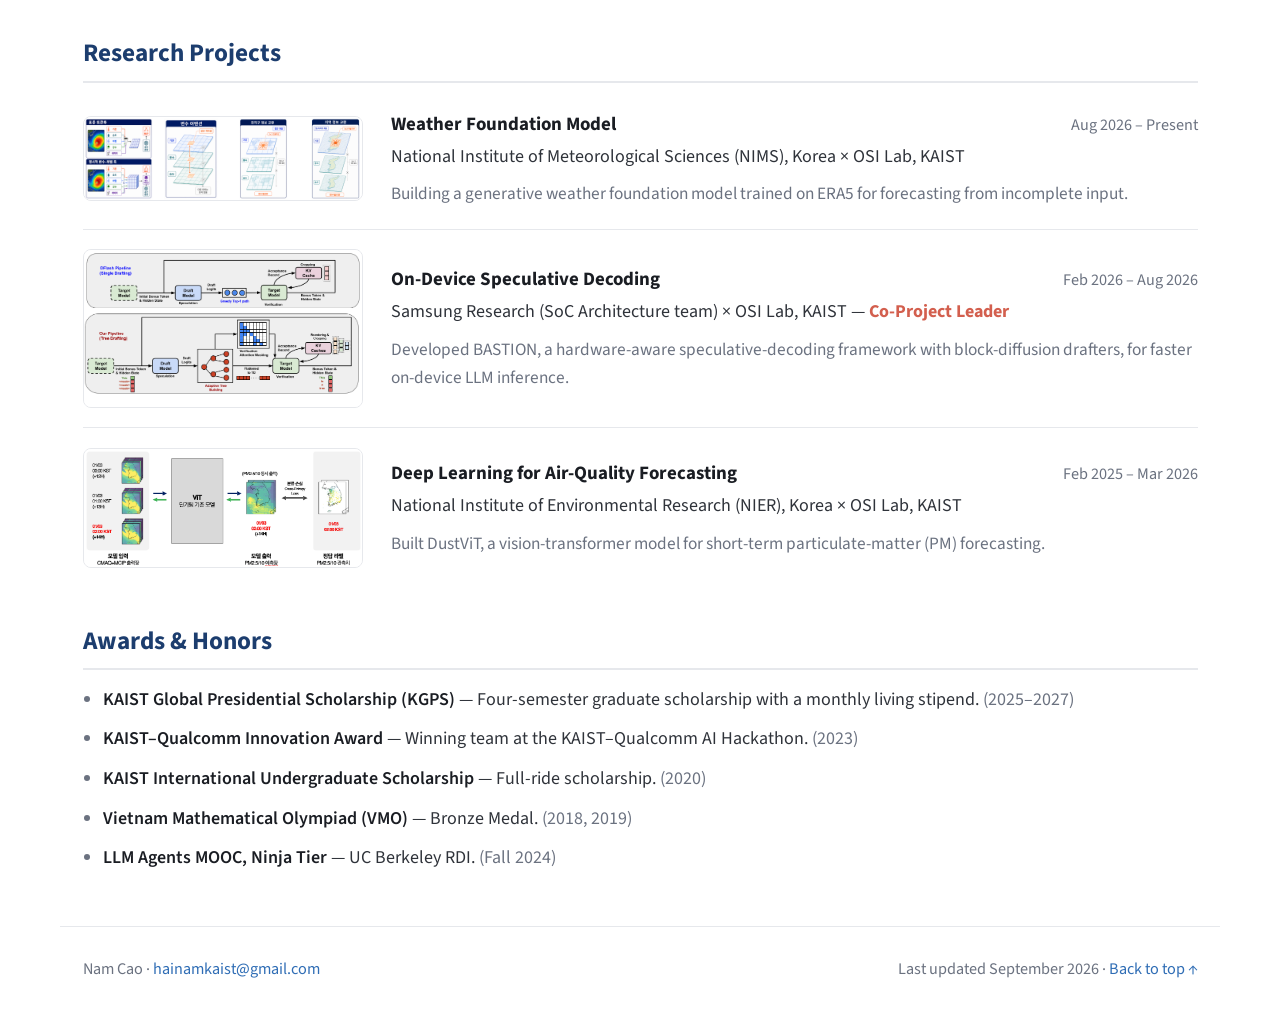
==== commit b122f38b: "update news" ====
--- a/index.html
+++ b/index.html
@@ -118,12 +118,16 @@
       <h2 class="section__title">News</h2>
       <ul class="news">
         <li>
+          <span class="news__date">Sep 2026</span>
+          <span class="news__text">🎉 <strong>BASTION</strong> and <strong>SAGA</strong> accepted at <strong>NeurIPS 2026</strong> — BASTION is my first paper as first author!</span>
+        </li>
+        <li>
           <span class="news__date">May 2026</span>
-          <span class="news__text">🎉 My first paper as co-first author, <strong>BASTION</strong>, was selected for an <strong>oral presentation</strong> at the ICML 2026 <a href="https://adaptfm.gitlab.io/" target="_blank" rel="noopener">AdaptFM</a> workshop!</span>
+          <span class="news__text">🎉 <strong>BASTION</strong> selected for an <strong>oral</strong> at the ICML 2026 <a href="https://adaptfm.gitlab.io/" target="_blank" rel="noopener">AdaptFM</a> workshop.</span>
         </li>
         <li>
           <span class="news__date">Feb 2026</span>
-          <span class="news__text">🎉 We released our paper <strong>SAGA</strong>, on attention-guided adversarial attacks against vision-language models, on <a href="https://arxiv.org/abs/2602.04356" target="_blank" rel="noopener">arXiv</a>.</span>
+          <span class="news__text">🚀 <strong>SAGA</strong> preprint released on <a href="https://arxiv.org/abs/2602.04356" target="_blank" rel="noopener">arXiv</a>.</span>
         </li>
         <li>
           <span class="news__date">2025</span>
@@ -153,9 +157,10 @@
             </a>
           </div>
           <div class="pub__body">
-            <h4 class="pub__title"><span class="pub__label">[W1]</span>BASTION: Budget-Aware Speculative Decoding with Tree-structured Block Diffusion Drafting</h4>
+            <h4 class="pub__title"><span class="pub__label">[C1]</span>BASTION: Budget-Aware Speculative Decoding with Tree-structured Block Diffusion Drafting</h4>
             <p class="pub__authors"><strong class="me">Nam Cao</strong><sup>*</sup>, Soowon Oh<sup>*</sup>, Yujin Kim, Hojung Jung, Huzama Ahmad, Sangmin Bae, Se-Young Yun</p>
-            <p class="pub__venue"><em>Resource-Adaptive Foundation Model Inference (AdaptFM) Workshop, ICML 2026</em> &nbsp;<strong class="pub__badge">Oral</strong></p>
+            <p class="pub__venue"><em>Advances in Neural Information Processing Systems (NeurIPS), 2026</em></p>
+            <p class="pub__venue">Earlier version: <a href="https://adaptfm.gitlab.io/" target="_blank" rel="noopener">AdaptFM</a> Workshop, ICML 2026 &nbsp;<strong class="pub__badge">Oral</strong></p>
             <p class="pub__links">
               <a href="https://arxiv.org/abs/2605.29727" target="_blank" rel="noopener">arXiv</a>
               <a href="https://github.com/kaist-ai-osi-lab/BASTION/" target="_blank" rel="noopener">Code</a>
@@ -169,9 +174,9 @@
             </a>
           </div>
           <div class="pub__body">
-            <h4 class="pub__title"><span class="pub__label">[P1]</span>Stage-wise Attention-Guided Region Sequencing for Adversarial Attacks on Large Vision-Language Models (SAGA)</h4>
+            <h4 class="pub__title"><span class="pub__label">[C2]</span>Stage-wise Attention-Guided Region Sequencing for Adversarial Attacks on Large Vision-Language Models (SAGA)</h4>
             <p class="pub__authors">Jaehyun Kwak, <strong class="me">Nam Cao</strong>, Boryeong Cho, Segyu Lee, Sumyeong Ahn, Se-Young Yun</p>
-            <p class="pub__venue"><em>Manuscript under review</em>, 2026</p>
+            <p class="pub__venue"><em>Advances in Neural Information Processing Systems (NeurIPS), 2026</em></p>
             <p class="pub__links">
               <a href="https://arxiv.org/abs/2602.04356" target="_blank" rel="noopener">arXiv</a>
             </p>
@@ -258,7 +263,7 @@
 
   <footer class="footer">
     <p>Nam Cao · <a href="mailto:hainamkaist@gmail.com">hainamkaist@gmail.com</a></p>
-    <p>Last updated August 2026 · <a href="#top">Back to top ↑</a></p>
+    <p>Last updated September 2026 · <a href="#top">Back to top ↑</a></p>
   </footer>
 
   <!-- Figure lightbox -->
--- a/style.css
+++ b/style.css
@@ -178,6 +178,7 @@
 .pub__authors .me { color: var(--heading); font-weight: 700; text-decoration: underline; text-underline-offset: 2px; }
 .pub__authors sup { color: var(--link); }
 .pub__venue { margin: 0 0 .5rem; color: var(--muted); font-size: .94rem; }
+.pub__venue + .pub__venue { margin-top: -.35rem; }
 .pub__badge {
   display: inline-block; font-size: .72rem; font-weight: 700; letter-spacing: .04em;
   text-transform: uppercase; color: #d35f4e; vertical-align: middle;
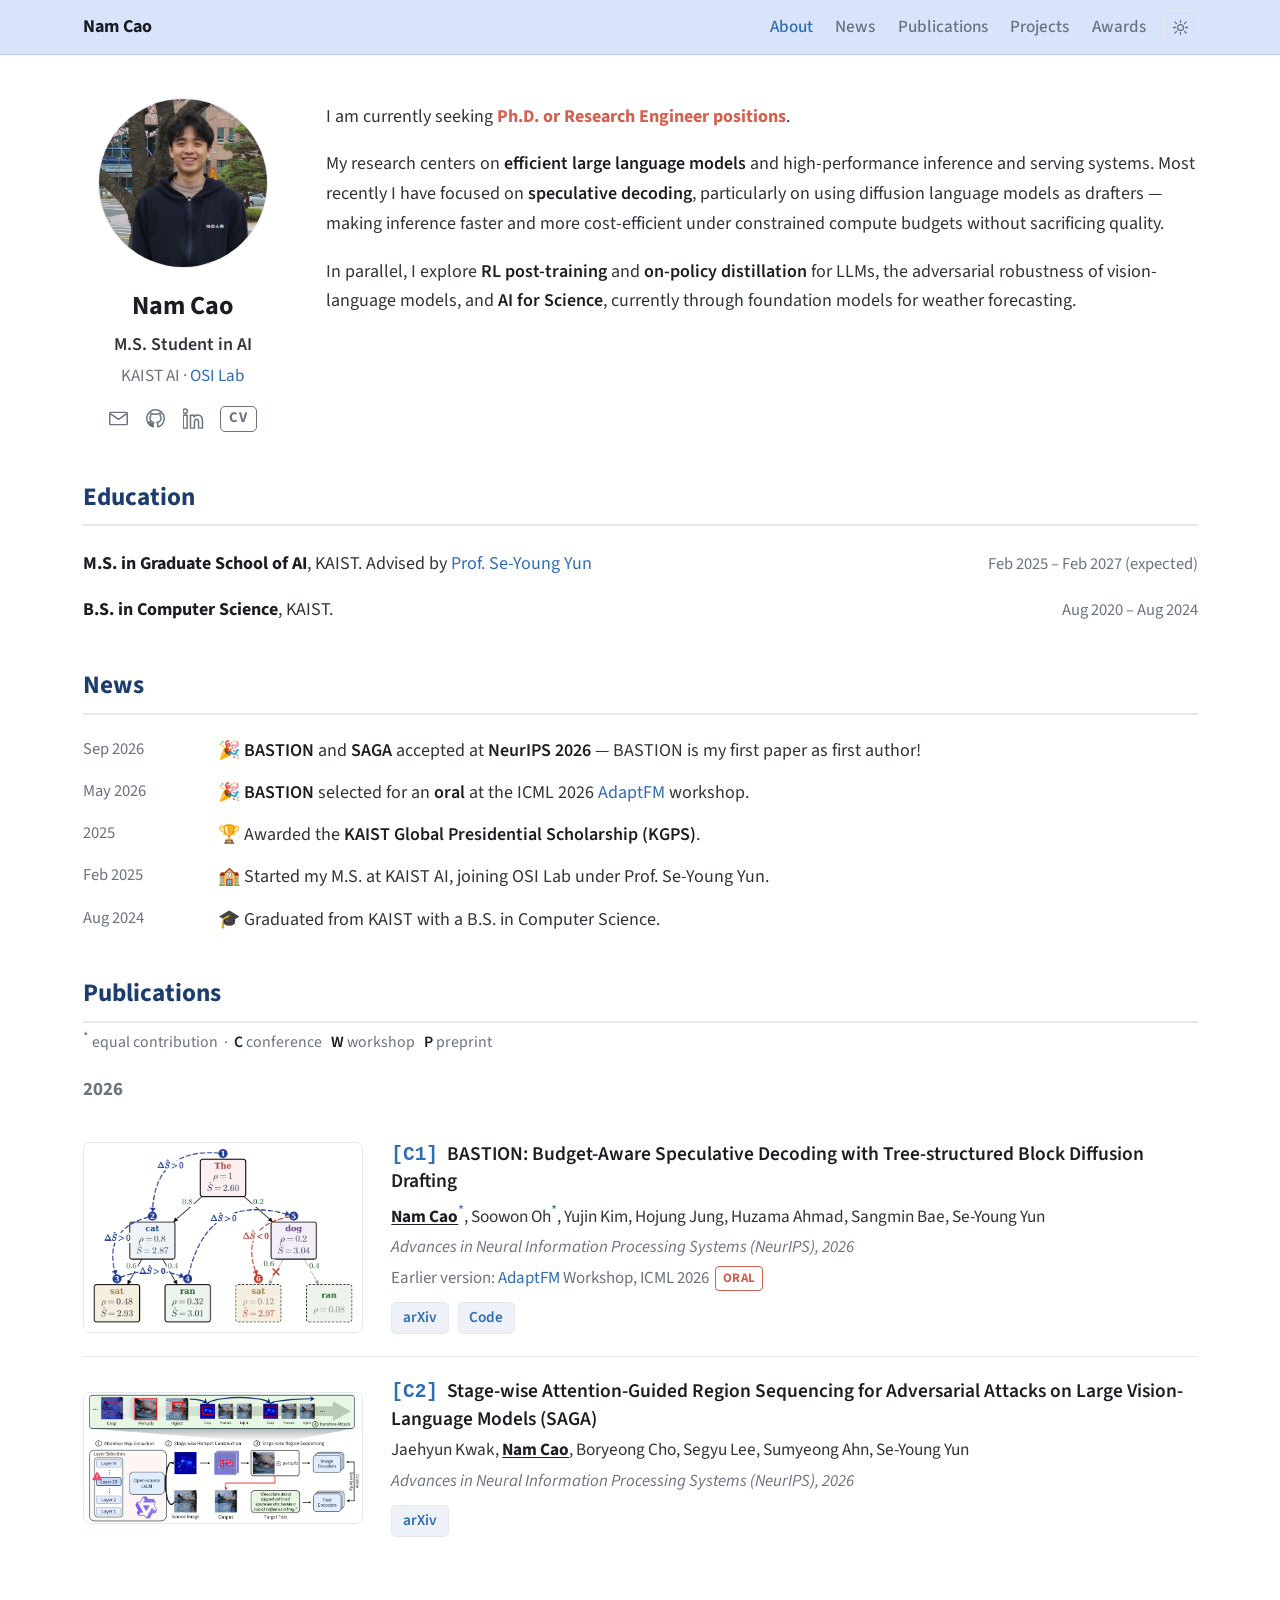
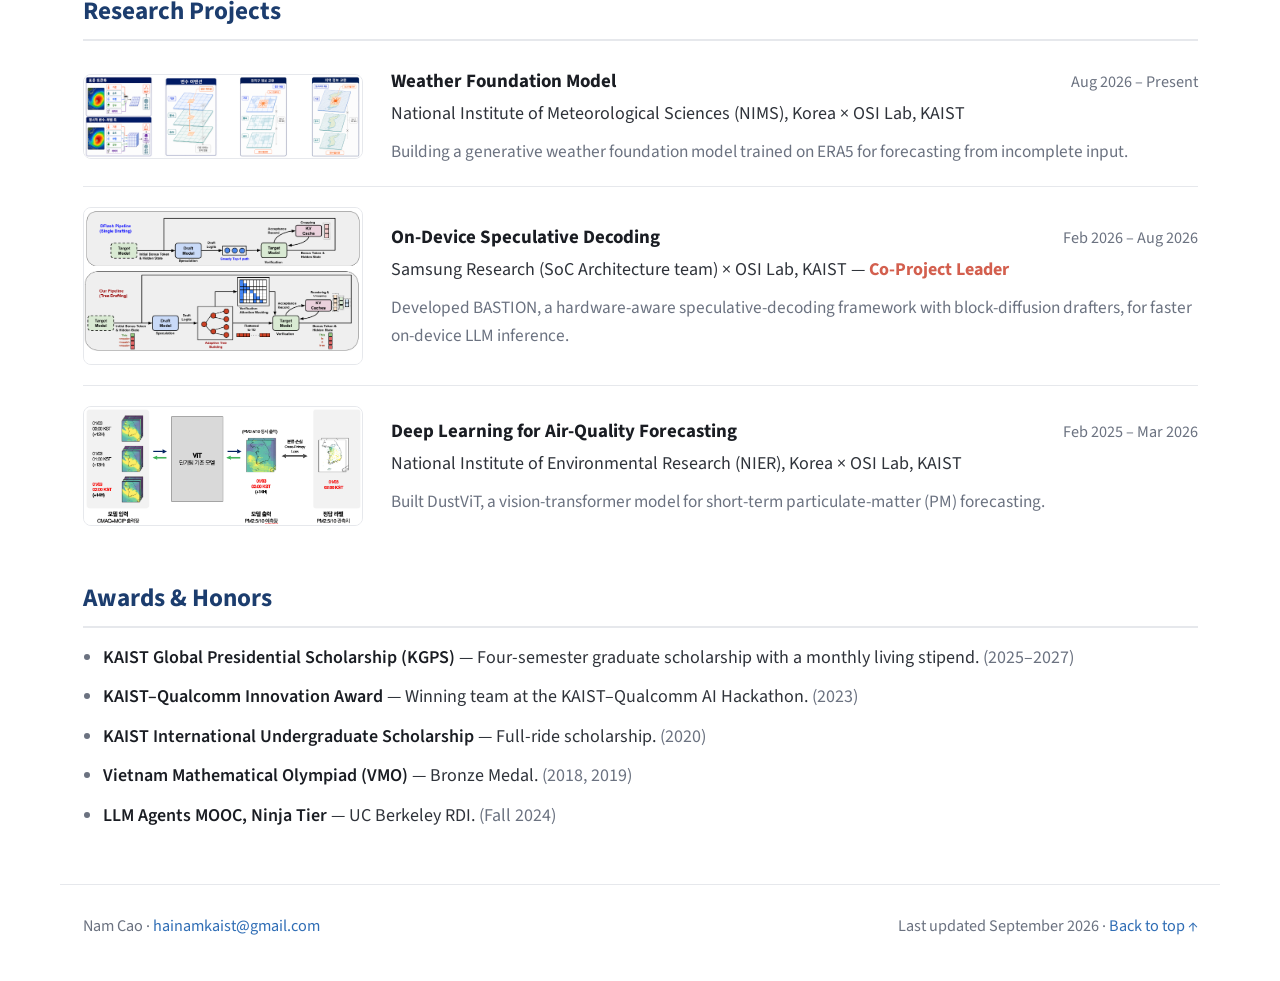
==== commit 2b4c702c: "News: BASTION and SAGA accepted at NeurIPS 2026 Co-Authored-By: Claude Opus 5.5 <noreply@anthropic.c" ====
--- a/index.html
+++ b/index.html
@@ -126,10 +126,6 @@
           <span class="news__text">🎉 <strong>BASTION</strong> selected for an <strong>oral</strong> at the ICML 2026 <a href="https://adaptfm.gitlab.io/" target="_blank" rel="noopener">AdaptFM</a> workshop.</span>
         </li>
         <li>
-          <span class="news__date">Feb 2026</span>
-          <span class="news__text">🚀 <strong>SAGA</strong> preprint released on <a href="https://arxiv.org/abs/2602.04356" target="_blank" rel="noopener">arXiv</a>.</span>
-        </li>
-        <li>
           <span class="news__date">2025</span>
           <span class="news__text">🏆 Awarded the <strong>KAIST Global Presidential Scholarship (KGPS)</strong>.</span>
         </li>
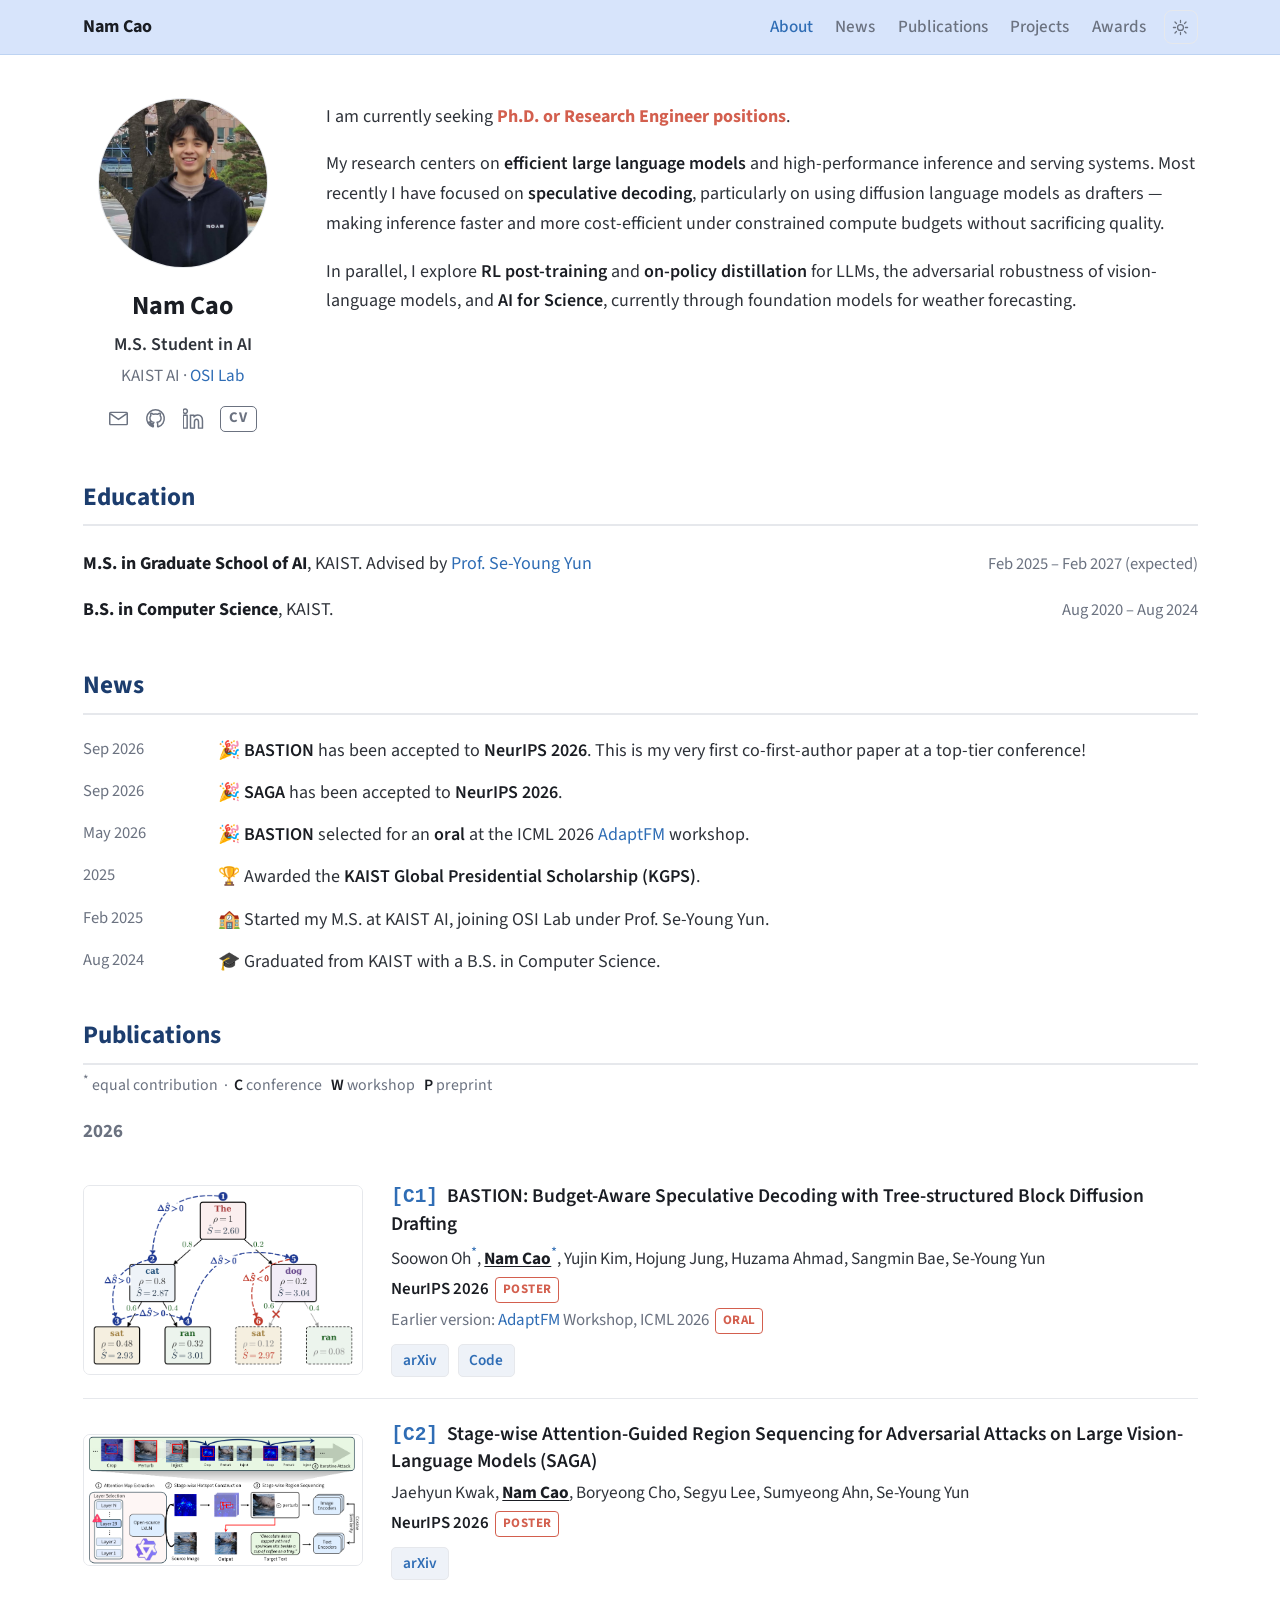
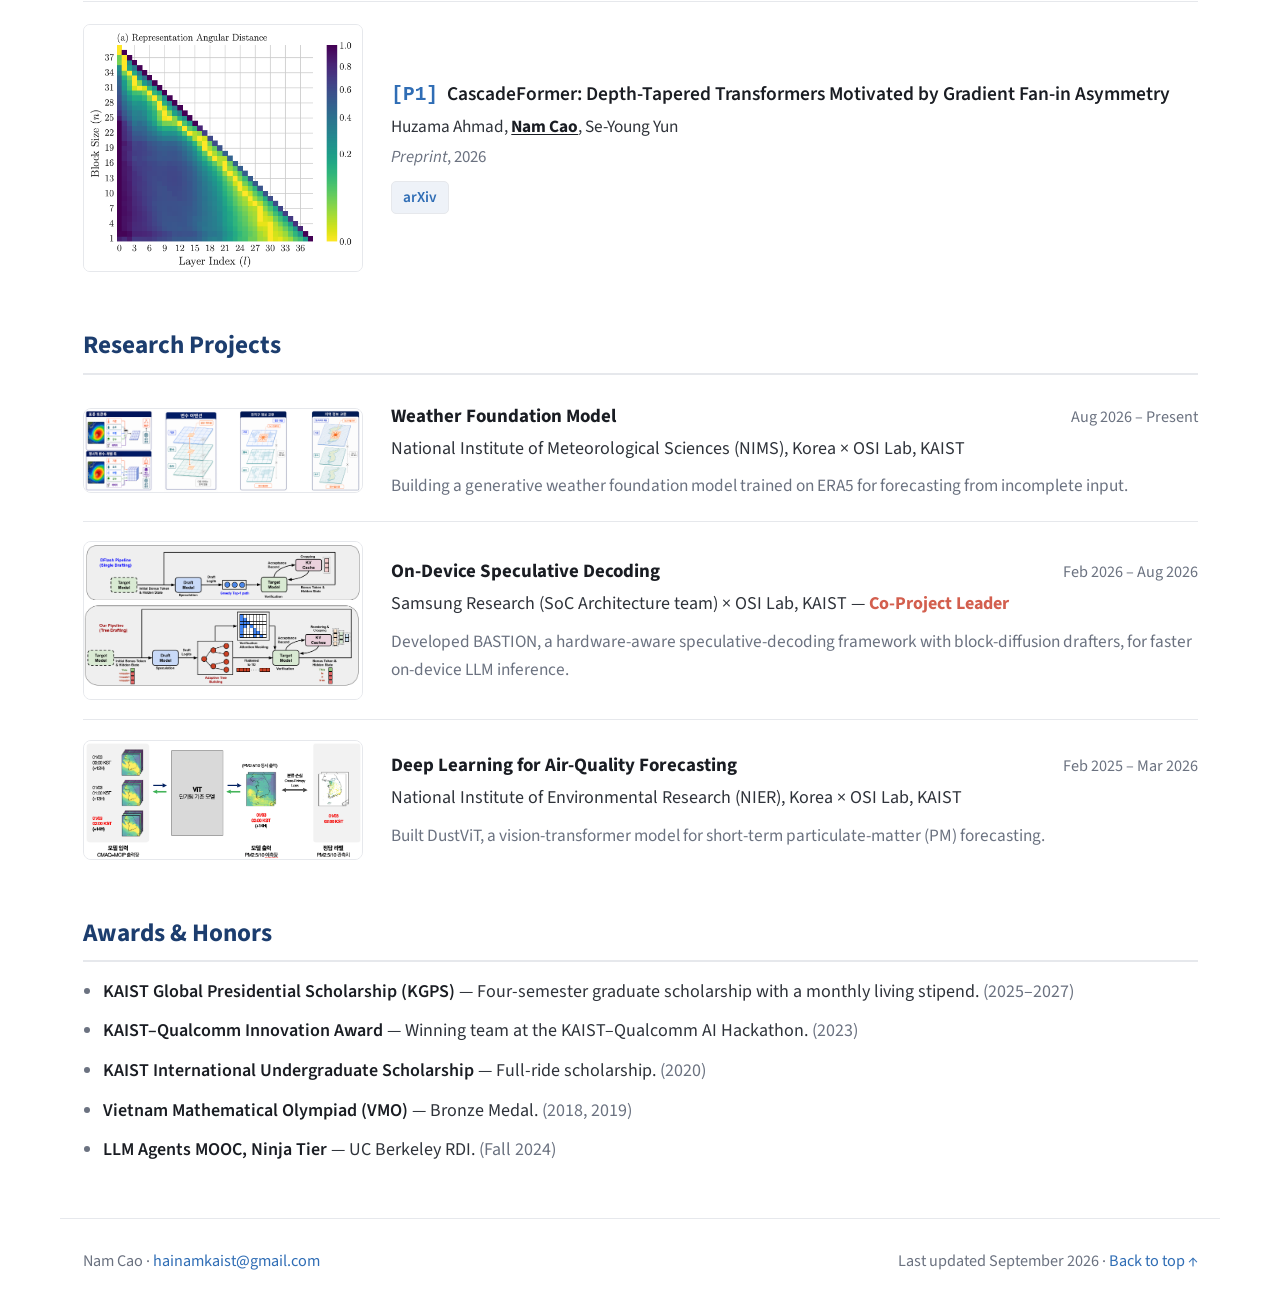
==== commit 91dc331f: "Split NeurIPS news, add CascadeFormer preprint, update CV link Co-Authored-By: Claude Opus 5.5 <nore" ====
--- a/index.html
+++ b/index.html
@@ -75,7 +75,7 @@
           <a href="https://www.linkedin.com/in/nam-cao-797789168/" target="_blank" rel="noopener" aria-label="LinkedIn" title="LinkedIn">
             <svg viewBox="0 0 24 24" aria-hidden="true"><path d="M4.98 3.5A2.5 2.5 0 1 1 0 3.5a2.5 2.5 0 0 1 4.98 0ZM.25 8.25h4.5V23h-4.5V8.25ZM8.25 8.25h4.31v2h.06c.6-1.07 2.06-2.2 4.24-2.2 4.54 0 5.38 2.86 5.38 6.58V23h-4.5v-6.53c0-1.56-.03-3.56-2.17-3.56-2.17 0-2.5 1.7-2.5 3.45V23h-4.5V8.25Z"/></svg>
           </a>
-          <a class="about__cv" href="https://drive.google.com/file/d/1yKti8k9r2bYlUiCaBsniFdp1S6xQzJmW/view?usp=sharing" target="_blank" rel="noopener" title="Curriculum Vitae">CV</a>
+          <a class="about__cv" href="https://drive.google.com/file/d/1SHZpsBSLeqRJmGUNcdF7KORChszGzTZr/view?usp=sharing" target="_blank" rel="noopener" title="Curriculum Vitae">CV</a>
         </div>
       </div>
 
@@ -119,7 +119,11 @@
       <ul class="news">
         <li>
           <span class="news__date">Sep 2026</span>
-          <span class="news__text">🎉 <strong>BASTION</strong> and <strong>SAGA</strong> accepted at <strong>NeurIPS 2026</strong> — BASTION is my first paper as first author!</span>
+          <span class="news__text">🎉 <strong>BASTION</strong> has been accepted to <strong>NeurIPS 2026</strong>. This is my very first co-first-author paper at a top-tier conference!</span>
+        </li>
+        <li>
+          <span class="news__date">Sep 2026</span>
+          <span class="news__text">🎉 <strong>SAGA</strong> has been accepted to <strong>NeurIPS 2026</strong>.</span>
         </li>
         <li>
           <span class="news__date">May 2026</span>
@@ -154,8 +158,8 @@
           </div>
           <div class="pub__body">
             <h4 class="pub__title"><span class="pub__label">[C1]</span>BASTION: Budget-Aware Speculative Decoding with Tree-structured Block Diffusion Drafting</h4>
-            <p class="pub__authors"><strong class="me">Nam Cao</strong><sup>*</sup>, Soowon Oh<sup>*</sup>, Yujin Kim, Hojung Jung, Huzama Ahmad, Sangmin Bae, Se-Young Yun</p>
-            <p class="pub__venue"><em>Advances in Neural Information Processing Systems (NeurIPS), 2026</em></p>
+            <p class="pub__authors">Soowon Oh<sup>*</sup>, <strong class="me">Nam Cao</strong><sup>*</sup>, Yujin Kim, Hojung Jung, Huzama Ahmad, Sangmin Bae, Se-Young Yun</p>
+            <p class="pub__venue"><strong>NeurIPS 2026</strong> &nbsp;<strong class="pub__badge">Poster</strong></p>
             <p class="pub__venue">Earlier version: <a href="https://adaptfm.gitlab.io/" target="_blank" rel="noopener">AdaptFM</a> Workshop, ICML 2026 &nbsp;<strong class="pub__badge">Oral</strong></p>
             <p class="pub__links">
               <a href="https://arxiv.org/abs/2605.29727" target="_blank" rel="noopener">arXiv</a>
@@ -172,9 +176,24 @@
           <div class="pub__body">
             <h4 class="pub__title"><span class="pub__label">[C2]</span>Stage-wise Attention-Guided Region Sequencing for Adversarial Attacks on Large Vision-Language Models (SAGA)</h4>
             <p class="pub__authors">Jaehyun Kwak, <strong class="me">Nam Cao</strong>, Boryeong Cho, Segyu Lee, Sumyeong Ahn, Se-Young Yun</p>
-            <p class="pub__venue"><em>Advances in Neural Information Processing Systems (NeurIPS), 2026</em></p>
+            <p class="pub__venue"><strong>NeurIPS 2026</strong> &nbsp;<strong class="pub__badge">Poster</strong></p>
             <p class="pub__links">
               <a href="https://arxiv.org/abs/2602.04356" target="_blank" rel="noopener">arXiv</a>
+            </p>
+          </div>
+        </li>
+        <li class="pub">
+          <div class="pub__thumb">
+            <a class="zoom" href="assets/pub-cascadeformer.png" aria-label="Enlarge CascadeFormer figure">
+              <img src="assets/pub-cascadeformer.png" alt="CascadeFormer representation angular distance figure" width="518" height="458" loading="lazy" />
+            </a>
+          </div>
+          <div class="pub__body">
+            <h4 class="pub__title"><span class="pub__label">[P1]</span>CascadeFormer: Depth-Tapered Transformers Motivated by Gradient Fan-in Asymmetry</h4>
+            <p class="pub__authors">Huzama Ahmad, <strong class="me">Nam Cao</strong>, Se-Young Yun</p>
+            <p class="pub__venue"><em>Preprint</em>, 2026</p>
+            <p class="pub__links">
+              <a href="https://arxiv.org/abs/2606.26538" target="_blank" rel="noopener">arXiv</a>
             </p>
           </div>
         </li>
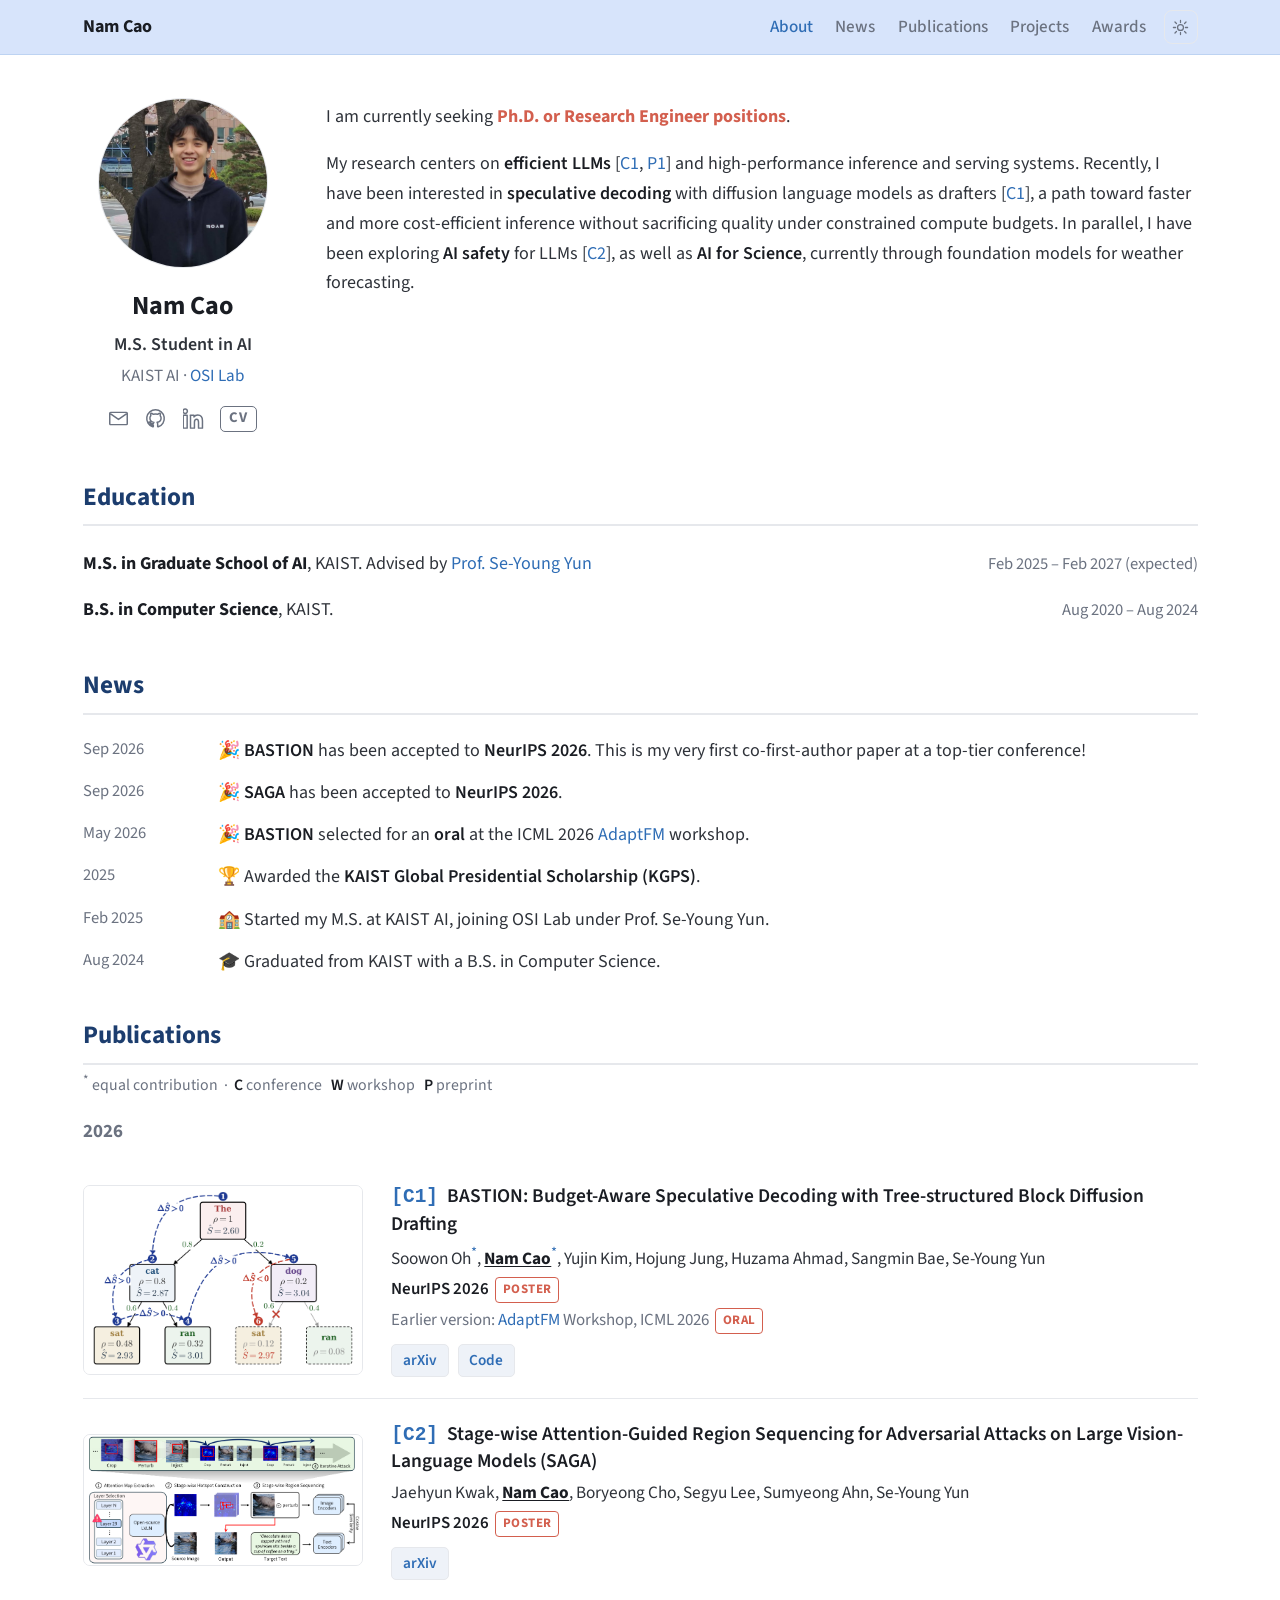
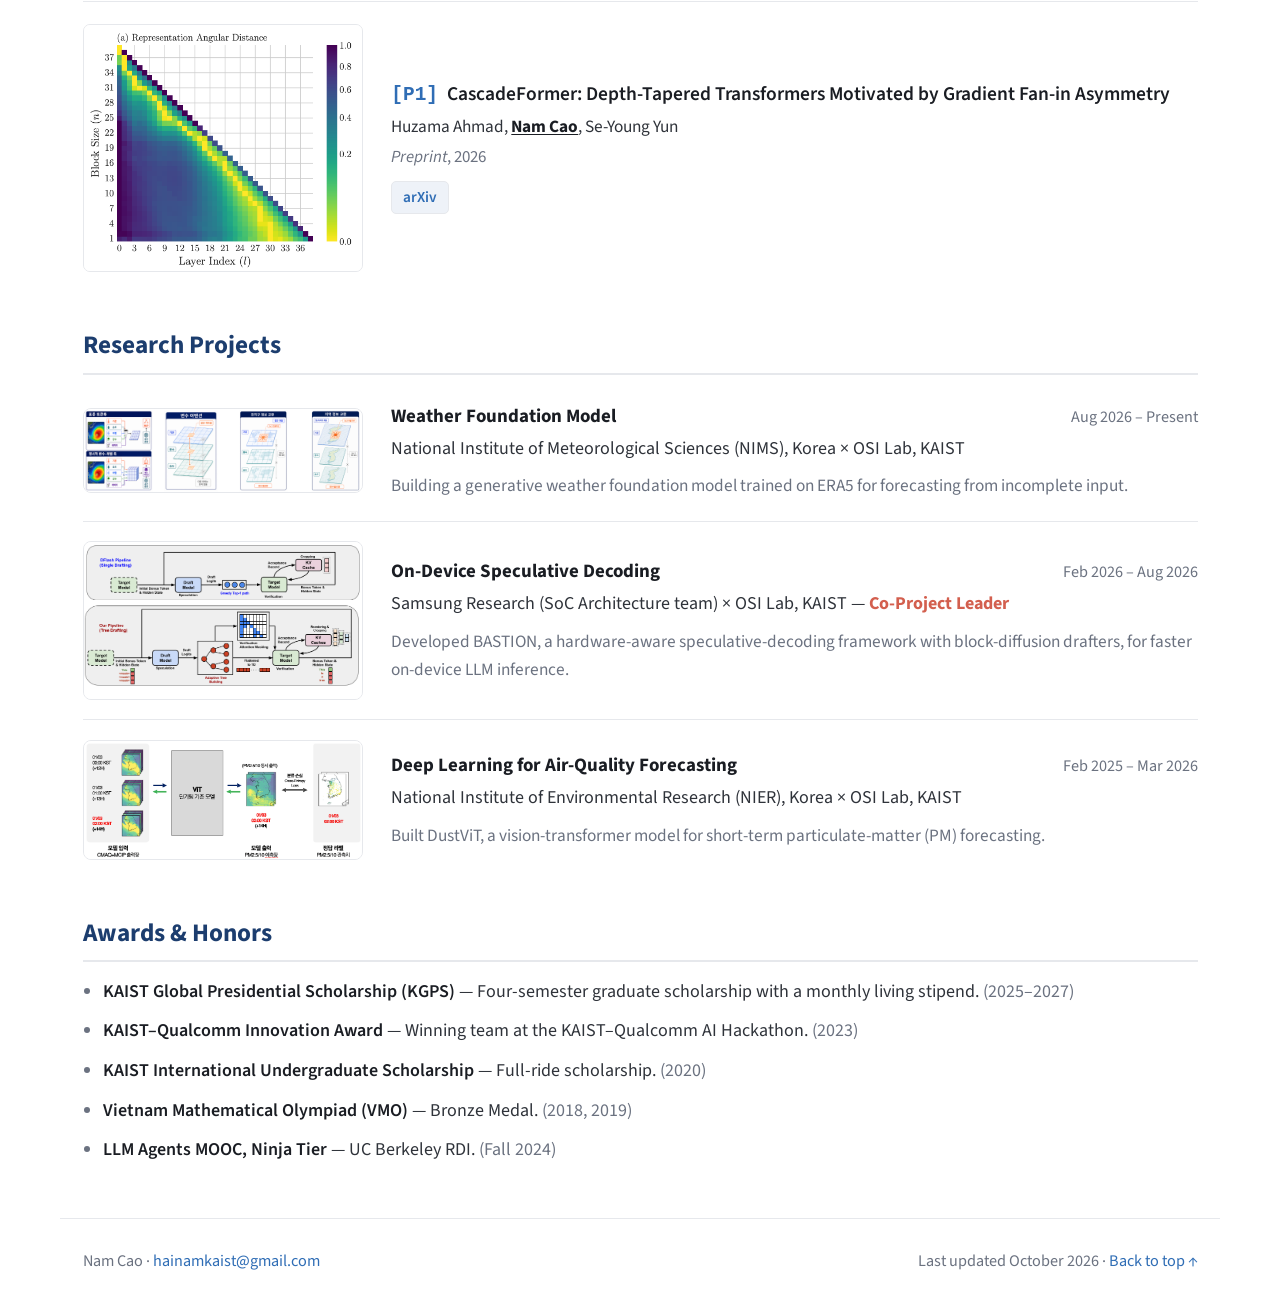
==== commit df70536e: "Sync research interests with CV, add citation links, update CV link - About: one-paragraph research " ====
--- a/index.html
+++ b/index.html
@@ -4,7 +4,7 @@
   <meta charset="UTF-8" />
   <meta name="viewport" content="width=device-width, initial-scale=1.0" />
   <title>Nam Cao</title>
-  <meta name="description" content="Nam Cao (Simon) is an M.S. student at KAIST AI (OSI Lab) working on efficient large language models: speculative decoding, diffusion language models, RL post-training, and AI for science." />
+  <meta name="description" content="Nam Cao (Simon) is an M.S. student at KAIST AI (OSI Lab) working on efficient large language models: speculative decoding, diffusion language models, AI safety, and AI for science." />
   <meta name="author" content="Nam Cao" />
 
   <meta property="og:type" content="website" />
@@ -75,7 +75,7 @@
           <a href="https://www.linkedin.com/in/nam-cao-797789168/" target="_blank" rel="noopener" aria-label="LinkedIn" title="LinkedIn">
             <svg viewBox="0 0 24 24" aria-hidden="true"><path d="M4.98 3.5A2.5 2.5 0 1 1 0 3.5a2.5 2.5 0 0 1 4.98 0ZM.25 8.25h4.5V23h-4.5V8.25ZM8.25 8.25h4.31v2h.06c.6-1.07 2.06-2.2 4.24-2.2 4.54 0 5.38 2.86 5.38 6.58V23h-4.5v-6.53c0-1.56-.03-3.56-2.17-3.56-2.17 0-2.5 1.7-2.5 3.45V23h-4.5V8.25Z"/></svg>
           </a>
-          <a class="about__cv" href="https://drive.google.com/file/d/1SHZpsBSLeqRJmGUNcdF7KORChszGzTZr/view?usp=sharing" target="_blank" rel="noopener" title="Curriculum Vitae">CV</a>
+          <a class="about__cv" href="https://drive.google.com/file/d/13GZxbv-5CrrJpJpAYPc8LJxTcymS-KxR/view?usp=sharing" target="_blank" rel="noopener" title="Curriculum Vitae">CV</a>
         </div>
       </div>
 
@@ -85,15 +85,12 @@
           <strong class="role-highlight">Ph.D. or Research Engineer positions</strong>.
         </p>
         <p>
-          My research centers on <strong>efficient large language models</strong> and high-performance
-          inference and serving systems. Most recently I have focused on <strong>speculative decoding</strong>,
-          particularly on using diffusion language models as drafters — making inference faster and more
-          cost-efficient under constrained compute budgets without sacrificing quality.
-        </p>
-        <p>
-          In parallel, I explore <strong>RL post-training</strong> and <strong>on-policy distillation</strong>
-          for LLMs, the adversarial robustness of vision-language models, and <strong>AI for Science</strong>,
-          currently through foundation models for weather forecasting.
+          My research centers on <strong>efficient LLMs</strong>&nbsp;[<a href="#pub-c1">C1</a>,&nbsp;<a href="#pub-p1">P1</a>]
+          and high-performance inference and serving systems. Recently, I have been interested in
+          <strong>speculative decoding</strong> with diffusion language models as drafters&nbsp;[<a href="#pub-c1">C1</a>],
+          a path toward faster and more cost-efficient inference without sacrificing quality under constrained
+          compute budgets. In parallel, I have been exploring <strong>AI safety</strong> for LLMs&nbsp;[<a href="#pub-c2">C2</a>],
+          as well as <strong>AI for Science</strong>, currently through foundation models for weather forecasting.
         </p>
       </div>
     </section>
@@ -150,7 +147,7 @@
       <p class="section__note"><sup>*</sup> equal contribution &nbsp;·&nbsp; <strong>C</strong> conference &nbsp; <strong>W</strong> workshop &nbsp; <strong>P</strong> preprint</p>
       <h3 class="pub-year">2026</h3>
       <ul class="pubs">
-        <li class="pub">
+        <li class="pub" id="pub-c1">
           <div class="pub__thumb">
             <a class="zoom" href="assets/pub-bastion-full.png" aria-label="Enlarge BASTION figure">
               <img src="assets/pub-bastion.png" alt="BASTION main figure" width="756" height="513" loading="lazy" />
@@ -167,7 +164,7 @@
             </p>
           </div>
         </li>
-        <li class="pub">
+        <li class="pub" id="pub-c2">
           <div class="pub__thumb">
             <a class="zoom" href="assets/pub-saga-full.png" aria-label="Enlarge SAGA figure">
               <img src="assets/pub-saga.png" alt="SAGA main figure" width="793" height="370" loading="lazy" />
@@ -182,7 +179,7 @@
             </p>
           </div>
         </li>
-        <li class="pub">
+        <li class="pub" id="pub-p1">
           <div class="pub__thumb">
             <a class="zoom" href="assets/pub-cascadeformer.png" aria-label="Enlarge CascadeFormer figure">
               <img src="assets/pub-cascadeformer.png" alt="CascadeFormer representation angular distance figure" width="518" height="458" loading="lazy" />
@@ -278,7 +275,7 @@
 
   <footer class="footer">
     <p>Nam Cao · <a href="mailto:hainamkaist@gmail.com">hainamkaist@gmail.com</a></p>
-    <p>Last updated September 2026 · <a href="#top">Back to top ↑</a></p>
+    <p>Last updated October 2026 · <a href="#top">Back to top ↑</a></p>
   </footer>
 
   <!-- Figure lightbox -->
--- a/style.css
+++ b/style.css
@@ -159,6 +159,7 @@
   gap: 1.6rem;
   align-items: center;
   padding: 1rem 0 1.2rem;
+  scroll-margin-top: 54px;   /* [C1]-style citation links land below the sticky nav */
 }
 .pub + .pub { border-top: 1px solid var(--border); padding-top: 1.2rem; }
 .pub__thumb { margin: 0; }
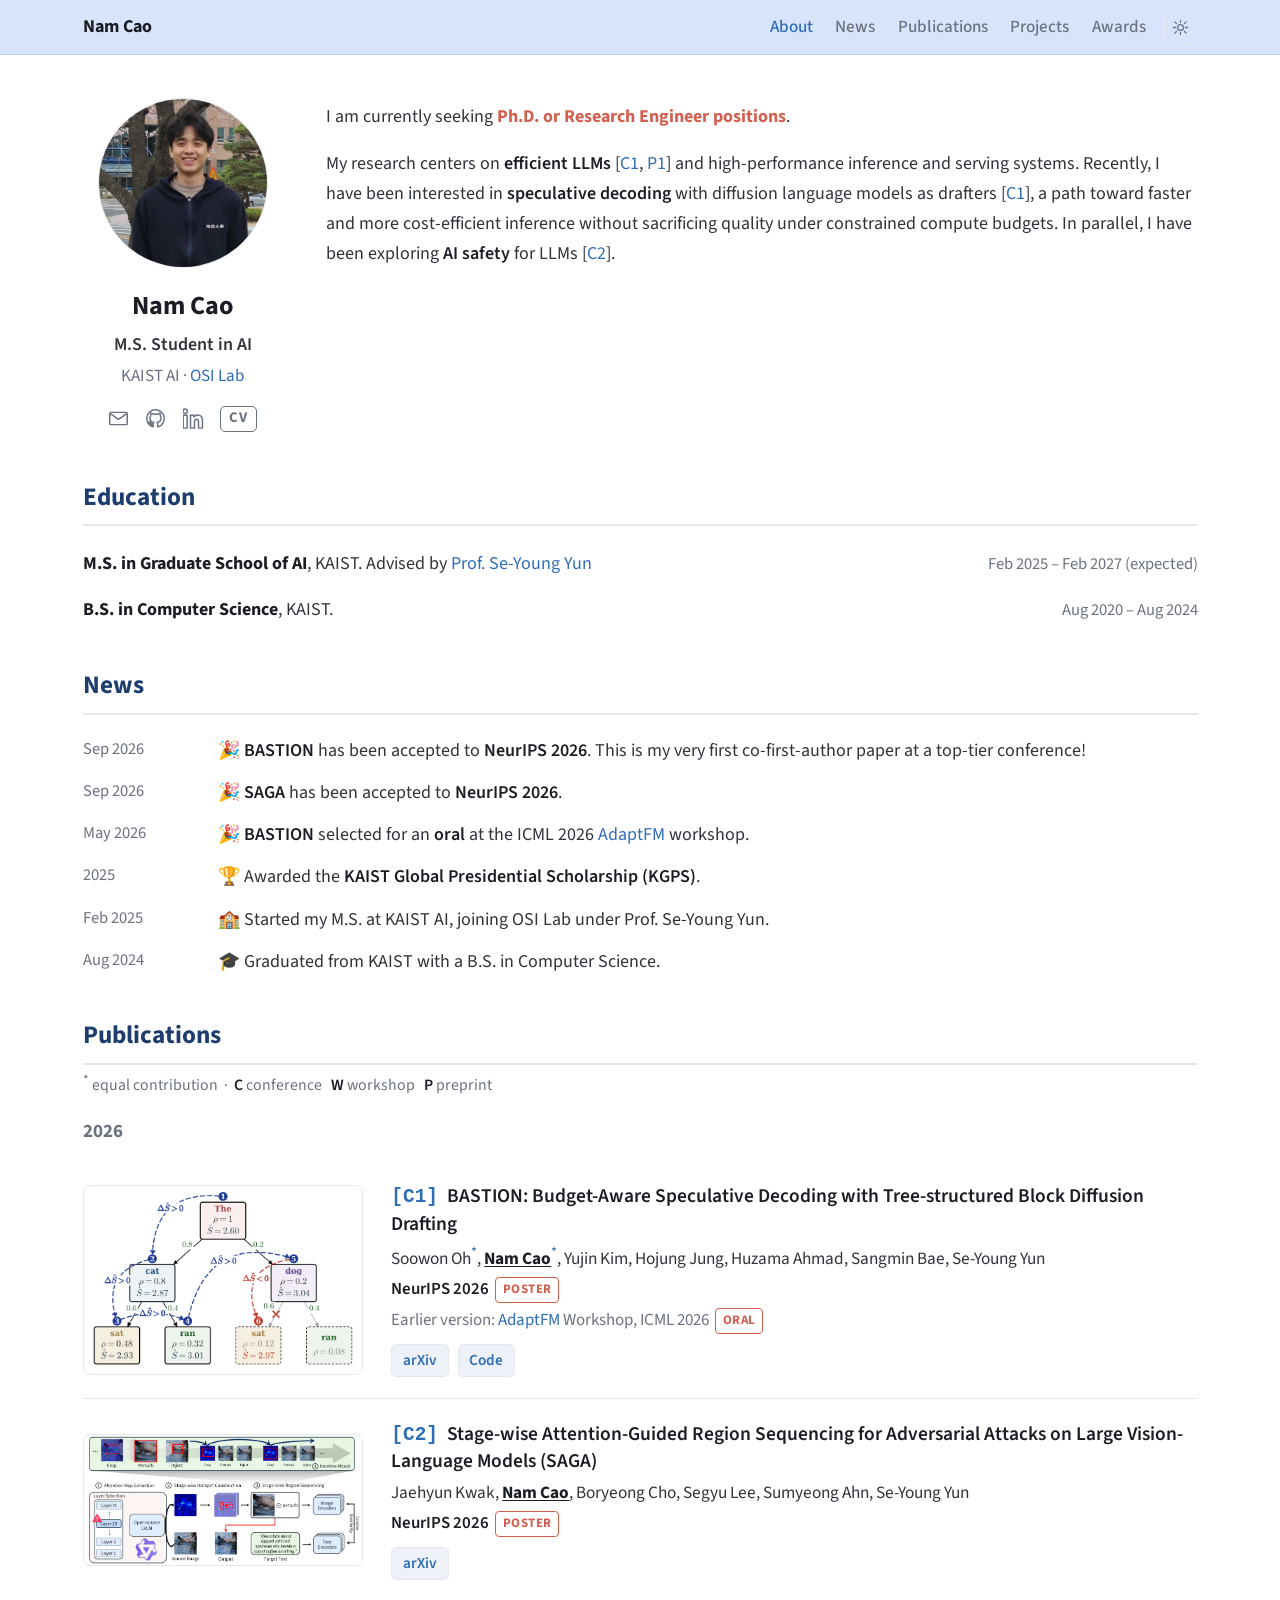
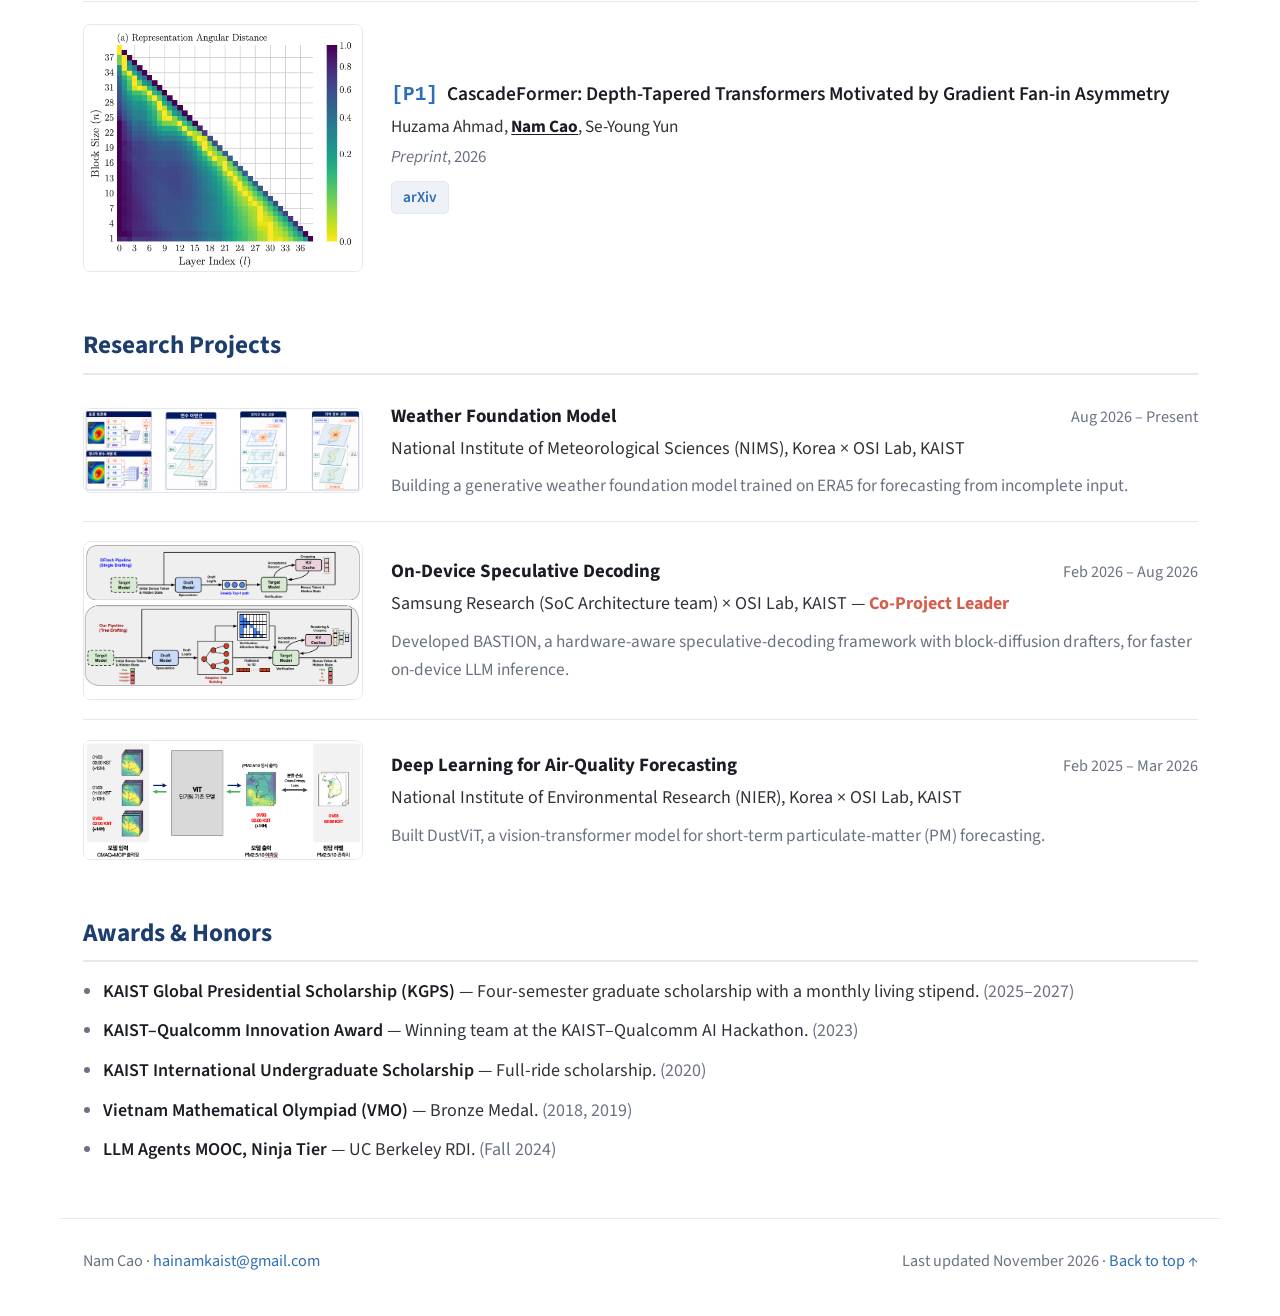
==== commit 6845696d: "Remove AI for Science from research interests Co-Authored-By: Claude Opus 5.5 <noreply@anthropic.com" ====
--- a/index.html
+++ b/index.html
@@ -4,7 +4,7 @@
   <meta charset="UTF-8" />
   <meta name="viewport" content="width=device-width, initial-scale=1.0" />
   <title>Nam Cao</title>
-  <meta name="description" content="Nam Cao (Simon) is an M.S. student at KAIST AI (OSI Lab) working on efficient large language models: speculative decoding, diffusion language models, AI safety, and AI for science." />
+  <meta name="description" content="Nam Cao (Simon) is an M.S. student at KAIST AI (OSI Lab) working on efficient large language models: speculative decoding, diffusion language models, and AI safety." />
   <meta name="author" content="Nam Cao" />
 
   <meta property="og:type" content="website" />
@@ -89,8 +89,7 @@
           and high-performance inference and serving systems. Recently, I have been interested in
           <strong>speculative decoding</strong> with diffusion language models as drafters&nbsp;[<a href="#pub-c1">C1</a>],
           a path toward faster and more cost-efficient inference without sacrificing quality under constrained
-          compute budgets. In parallel, I have been exploring <strong>AI safety</strong> for LLMs&nbsp;[<a href="#pub-c2">C2</a>],
-          as well as <strong>AI for Science</strong>, currently through foundation models for weather forecasting.
+          compute budgets. In parallel, I have been exploring <strong>AI safety</strong> for LLMs&nbsp;[<a href="#pub-c2">C2</a>].
         </p>
       </div>
     </section>
@@ -275,7 +274,7 @@
 
   <footer class="footer">
     <p>Nam Cao · <a href="mailto:hainamkaist@gmail.com">hainamkaist@gmail.com</a></p>
-    <p>Last updated October 2026 · <a href="#top">Back to top ↑</a></p>
+    <p>Last updated November 2026 · <a href="#top">Back to top ↑</a></p>
   </footer>
 
   <!-- Figure lightbox -->
